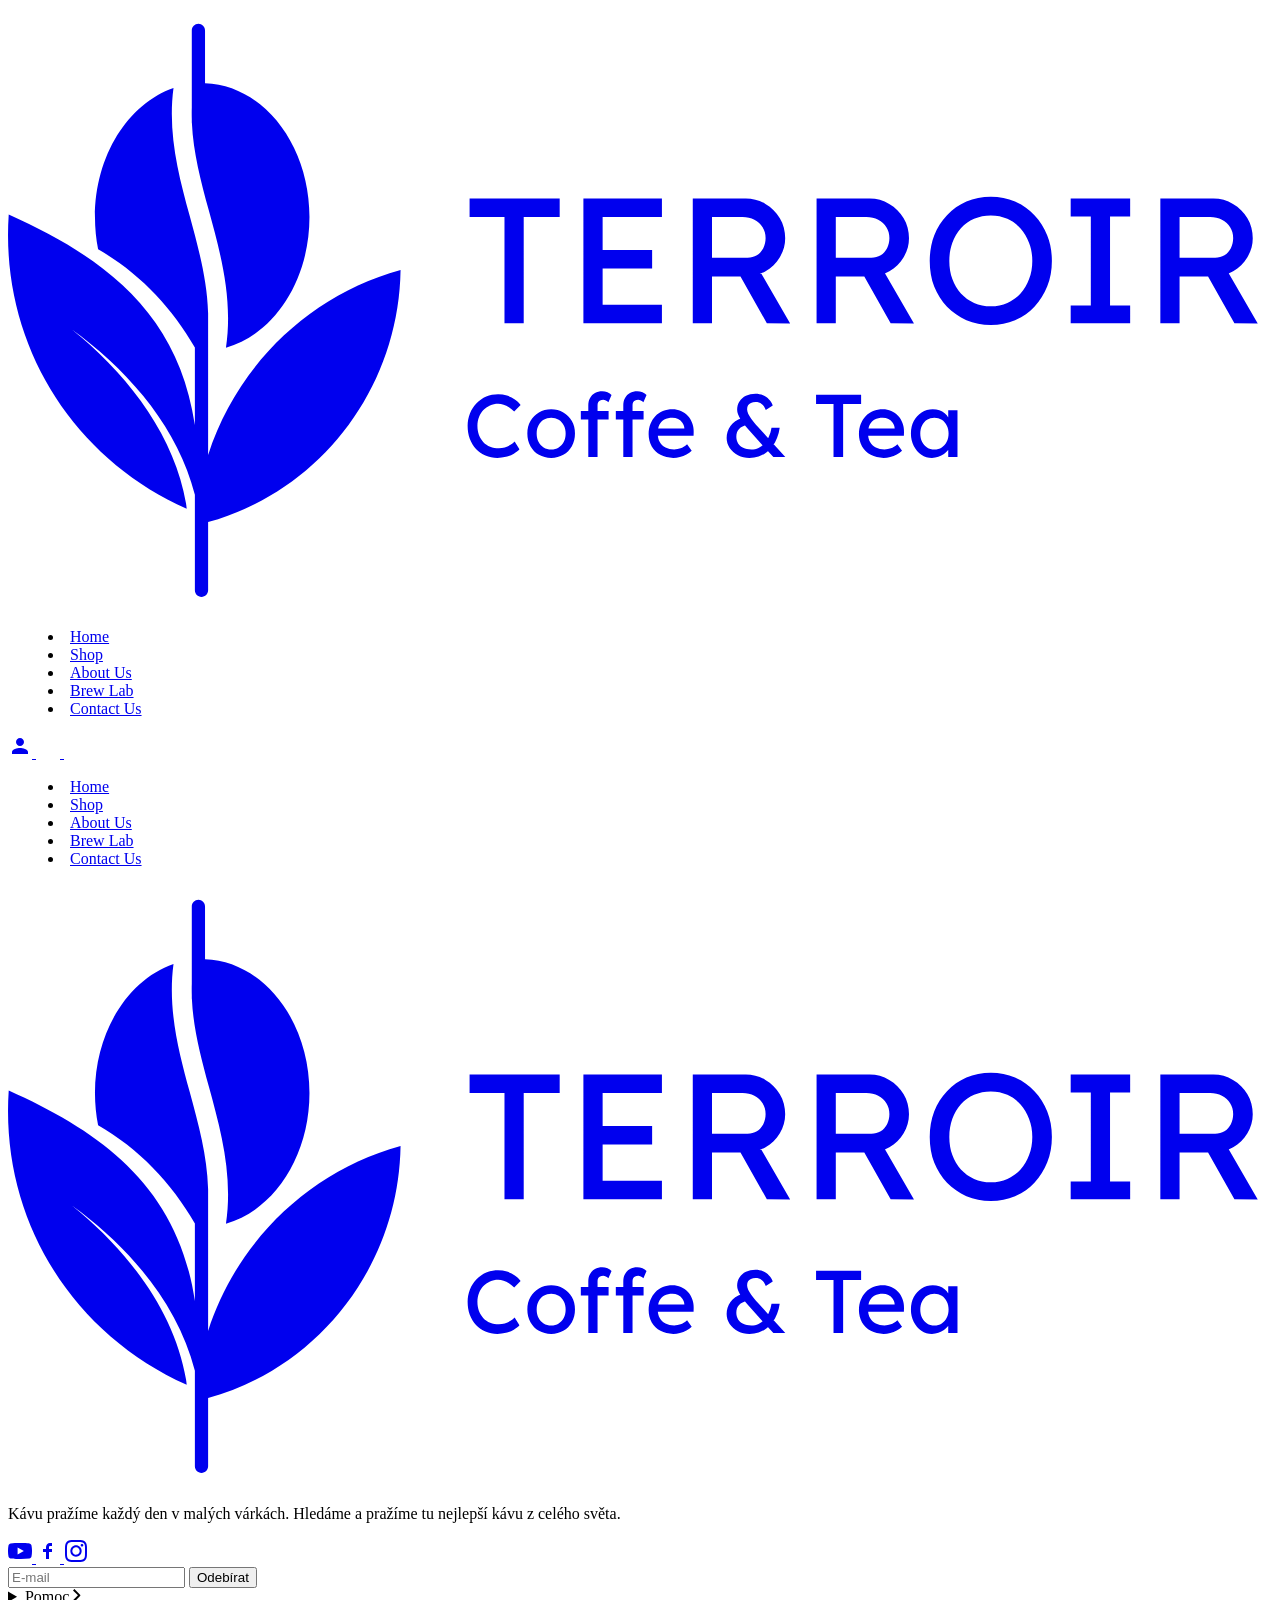
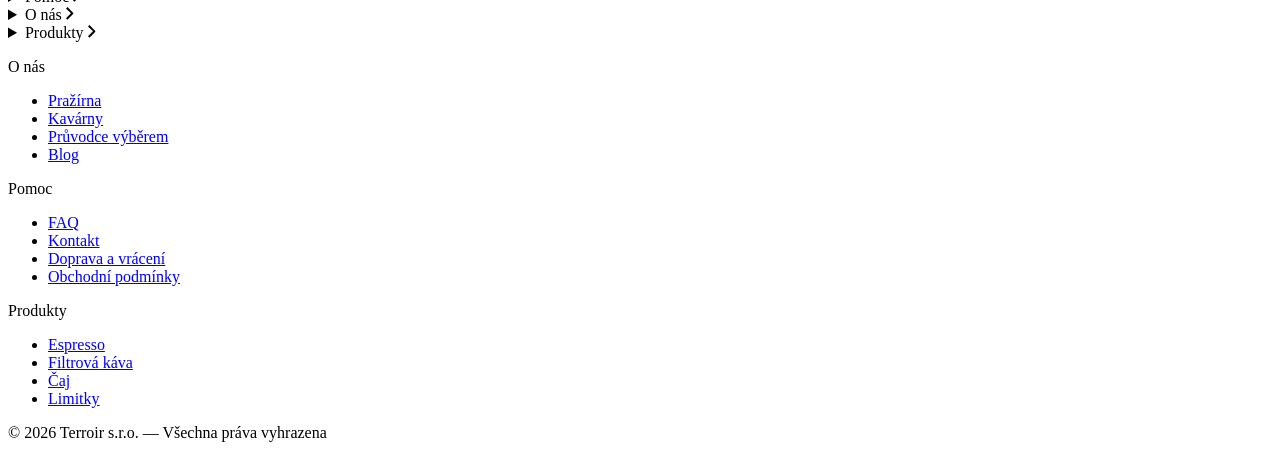
==== pages/about_us.html @ d658e334 "Home page without swiper" ====
<!DOCTYPE html>
<html lang="cs">

<head>
    <meta charset="UTF-8">
    <meta name="viewport" content="width=device-width, initial-scale=1.0">
    <title>Terroir - Home</title>
    <link rel="stylesheet" href="./styles/style.css">
    <link rel="icon" type="image/svg+xml" href="/media/icons/icon__logo--no-text.svg">
</head>

<body>
    <header class="navbar">
        <div class="navbar__content">

            <a href="./index.html" class="logo" aria-label="Terroir Home">
                <svg viewBox="0 0 80 38" fill="none" xmlns="http://www.w3.org/2000/svg">
                    <path fill-rule="evenodd" clip-rule="evenodd"
                        d="M10.4747 5.05859C10.0949 7.93807 10.8034 10.5996 11.4933 13.1387C12.0578 15.2161 12.6045 17.2122 12.6622 19.2783C12.6627 19.2864 12.6652 19.2945 12.6652 19.3027V28.2842C14.4878 22.6081 19.0771 18.1745 24.8458 16.5791C24.7225 24.227 19.5982 30.6307 12.6652 32.5381V36.8564C12.6651 37.0879 12.4777 37.2763 12.2462 37.2764C12.0152 37.2759 11.8274 37.0876 11.8273 36.8564V30.8037C10.7569 26.6408 7.86964 23.2818 4.60462 20.7598C4.4175 20.6159 4.22492 20.4726 4.02845 20.3291C4.21772 20.482 4.40272 20.6352 4.58216 20.7881C7.82716 23.5503 10.564 27.2038 11.2677 31.3613C11.2838 31.4697 11.2981 31.584 11.3097 31.6943C3.99928 28.4357 -0.496912 21.1515 0.0450544 13.0752C5.99153 15.7415 10.7499 19.2096 11.8273 26.3877V21.4883C10.3382 18.8958 8.25472 16.7356 5.70228 15.2715C5.57332 14.6183 5.50404 13.9353 5.50404 13.2324C5.50421 9.33445 7.60852 6.05161 10.4747 5.05859ZM12.0509 0.998047C12.2824 0.99807 12.4699 1.18546 12.4699 1.41699V4.75586C16.1363 4.87389 19.08 8.62214 19.0802 13.2324C19.0802 17.2718 16.8197 20.6492 13.7941 21.5039C14.2532 18.3764 13.4425 15.5147 12.7072 12.8086C12.1981 10.9352 11.7243 9.13256 11.6388 7.29004C11.6354 7.26865 11.632 7.24692 11.632 7.22461V7.02539C11.6258 6.78662 11.6238 6.54716 11.632 6.30664V1.41699C11.632 1.18572 11.8197 0.998496 12.0509 0.998047Z"
                        fill="currentColor" />
                    <path
                        d="M31.4231 19.9503V13.2337H29.2143V12.0616H34.9167V13.2337H32.6402V19.9503H31.4231ZM36.4174 19.9503V12.0616H41.3873V13.2337H37.6346V18.7783H41.3873V19.9503H36.4174ZM36.9697 16.4906V15.3185H40.7675V16.4906H36.9697ZM43.3399 19.9503V12.0616H46.6982C47.149 12.0616 47.5622 12.1743 47.9378 12.3997C48.321 12.6176 48.6253 12.9181 48.8507 13.3013C49.0761 13.6769 49.1888 14.1014 49.1888 14.5747C49.1888 15.003 49.0761 15.4012 48.8507 15.7693C48.6253 16.1374 48.3248 16.4342 47.9491 16.6596C47.5735 16.8775 47.1565 16.9864 46.6982 16.9864H44.557V19.9503H43.3399ZM48.028 19.9503L46.022 16.3891L47.2729 16.1074L49.5043 19.9616L48.028 19.9503ZM44.557 15.8144H46.8109C47.0288 15.8144 47.2241 15.7618 47.3969 15.6566C47.5697 15.5439 47.7049 15.3937 47.8026 15.2058C47.9003 15.0105 47.9491 14.7964 47.9491 14.5635C47.9491 14.3005 47.8853 14.0714 47.7575 13.876C47.6373 13.6732 47.4645 13.5154 47.2391 13.4027C47.0213 13.29 46.7733 13.2337 46.4953 13.2337H44.557V15.8144ZM51.1757 19.9503V12.0616H54.5341C54.9848 12.0616 55.3981 12.1743 55.7737 12.3997C56.1569 12.6176 56.4612 12.9181 56.6866 13.3013C56.9119 13.6769 57.0246 14.1014 57.0246 14.5747C57.0246 15.003 56.9119 15.4012 56.6866 15.7693C56.4612 16.1374 56.1606 16.4342 55.785 16.6596C55.4093 16.8775 54.9924 16.9864 54.5341 16.9864H52.3928V19.9503H51.1757ZM55.8639 19.9503L53.8579 16.3891L55.1088 16.1074L57.3402 19.9616L55.8639 19.9503ZM52.3928 15.8144H54.6468C54.8646 15.8144 55.06 15.7618 55.2328 15.6566C55.4056 15.5439 55.5408 15.3937 55.6385 15.2058C55.7362 15.0105 55.785 14.7964 55.785 14.5635C55.785 14.3005 55.7211 14.0714 55.5934 13.876C55.4732 13.6732 55.3004 13.5154 55.075 13.4027C54.8571 13.29 54.6092 13.2337 54.3312 13.2337H52.3928V15.8144ZM62.2035 20.063C61.6476 20.063 61.1329 19.9616 60.6596 19.7587C60.1938 19.5559 59.7843 19.2741 59.4312 18.9135C59.0856 18.5454 58.8151 18.1171 58.6198 17.6288C58.432 17.1329 58.3381 16.592 58.3381 16.006C58.3381 15.42 58.432 14.8828 58.6198 14.3944C58.8151 13.8986 59.0856 13.4703 59.4312 13.1097C59.7843 12.7416 60.1938 12.4561 60.6596 12.2532C61.1329 12.0504 61.6476 11.9489 62.2035 11.9489C62.7595 11.9489 63.2704 12.0504 63.7362 12.2532C64.2095 12.4561 64.619 12.7416 64.9646 13.1097C65.3177 13.4778 65.5882 13.9098 65.776 14.4057C65.9713 14.894 66.069 15.4275 66.069 16.006C66.069 16.5845 65.9713 17.1217 65.776 17.6175C65.5882 18.1059 65.3177 18.5341 64.9646 18.9022C64.619 19.2704 64.2095 19.5559 63.7362 19.7587C63.2704 19.9616 62.7595 20.063 62.2035 20.063ZM62.2035 18.8797C62.5867 18.8797 62.9361 18.8083 63.2516 18.6656C63.5747 18.5228 63.8526 18.3237 64.0855 18.0683C64.3185 17.8053 64.4988 17.5011 64.6265 17.1555C64.7617 16.8024 64.8293 16.4192 64.8293 16.006C64.8293 15.5928 64.7617 15.2133 64.6265 14.8677C64.4988 14.5146 64.3185 14.2104 64.0855 13.9549C63.8526 13.692 63.5747 13.4891 63.2516 13.3464C62.9361 13.2036 62.5867 13.1322 62.2035 13.1322C61.8204 13.1322 61.4673 13.2036 61.1442 13.3464C60.8286 13.4891 60.5507 13.6882 60.3102 13.9436C60.0773 14.1991 59.897 14.5034 59.7693 14.8565C59.6416 15.2021 59.5777 15.5852 59.5777 16.006C59.5777 16.4192 59.6416 16.8024 59.7693 17.1555C59.897 17.5086 60.0773 17.8129 60.3102 18.0683C60.5507 18.3237 60.8286 18.5228 61.1442 18.6656C61.4673 18.8083 61.8204 18.8797 62.2035 18.8797ZM67.2588 19.9503V18.8234H68.5323V13.1886H67.2588V12.0616H71.0228V13.1886H69.7494V18.8234H71.0228V19.9503H67.2588ZM72.9335 19.9503V12.0616H76.2918C76.7426 12.0616 77.1558 12.1743 77.5315 12.3997C77.9146 12.6176 78.2189 12.9181 78.4443 13.3013C78.6697 13.6769 78.7824 14.1014 78.7824 14.5747C78.7824 15.003 78.6697 15.4012 78.4443 15.7693C78.2189 16.1374 77.9184 16.4342 77.5427 16.6596C77.1671 16.8775 76.7501 16.9864 76.2918 16.9864H74.1506V19.9503H72.9335ZM77.6216 19.9503L75.6156 16.3891L76.8666 16.1074L79.0979 19.9616L77.6216 19.9503ZM74.1506 15.8144H76.4045C76.6224 15.8144 76.8177 15.7618 76.9905 15.6566C77.1633 15.5439 77.2986 15.3937 77.3962 15.2058C77.4939 15.0105 77.5427 14.7964 77.5427 14.5635C77.5427 14.3005 77.4789 14.0714 77.3511 13.876C77.2309 13.6732 77.0581 13.5154 76.8327 13.4027C76.6149 13.29 76.3669 13.2337 76.089 13.2337H74.1506V15.8144Z"
                        fill="currentColor" />
                    <path
                        d="M30.9723 28.4744C30.6981 28.4744 30.4464 28.4256 30.2173 28.3279C29.9881 28.2303 29.789 28.0913 29.62 27.911C29.4509 27.7269 29.3194 27.5109 29.2255 27.263C29.1354 27.015 29.0903 26.7427 29.0903 26.4459C29.0903 26.1642 29.1391 25.9031 29.2368 25.6627C29.3382 25.4185 29.4772 25.2044 29.6538 25.0203C29.8303 24.8362 30.0351 24.6935 30.268 24.5921C30.5009 24.4906 30.7526 24.4399 31.023 24.4399C31.2146 24.4399 31.4006 24.47 31.5809 24.5301C31.7649 24.5864 31.9302 24.6672 32.0767 24.7724C32.227 24.8738 32.3491 24.9903 32.443 25.1217L32.0373 25.5444C31.9283 25.4354 31.8175 25.3453 31.7048 25.2739C31.5959 25.1988 31.4832 25.1424 31.3667 25.1048C31.2541 25.0673 31.1395 25.0485 31.023 25.0485C30.839 25.0485 30.6662 25.0842 30.5046 25.1556C30.3469 25.2232 30.2079 25.319 30.0877 25.4429C29.9712 25.5669 29.8792 25.7153 29.8115 25.8881C29.7439 26.0571 29.7101 26.2431 29.7101 26.4459C29.7101 26.66 29.7421 26.8554 29.8059 27.0319C29.8735 27.2047 29.9674 27.3531 30.0877 27.4771C30.2079 27.601 30.3506 27.6968 30.5159 27.7645C30.6849 27.8283 30.8709 27.8602 31.0737 27.8602C31.1977 27.8602 31.3198 27.8433 31.44 27.8095C31.5602 27.7757 31.6729 27.7269 31.7781 27.663C31.8833 27.5992 31.9791 27.524 32.0655 27.4376L32.3697 27.9335C32.2833 28.0349 32.165 28.127 32.0147 28.2096C31.8682 28.2922 31.703 28.358 31.5189 28.4068C31.3386 28.4519 31.1564 28.4744 30.9723 28.4744ZM34.3797 28.4744C34.0905 28.4744 33.8313 28.4087 33.6021 28.2772C33.3767 28.142 33.1983 27.9598 33.0668 27.7306C32.9353 27.4977 32.8696 27.2329 32.8696 26.9361C32.8696 26.6394 32.9353 26.3764 33.0668 26.1473C33.1983 25.9144 33.3767 25.7322 33.6021 25.6007C33.8313 25.4655 34.0905 25.3978 34.3797 25.3978C34.6652 25.3978 34.9207 25.4655 35.1461 25.6007C35.3752 25.7322 35.5555 25.9144 35.687 26.1473C35.8185 26.3764 35.8842 26.6394 35.8842 26.9361C35.8842 27.2329 35.8185 27.4977 35.687 27.7306C35.5555 27.9598 35.3752 28.142 35.1461 28.2772C34.9207 28.4087 34.6652 28.4744 34.3797 28.4744ZM34.3797 27.9448C34.5563 27.9448 34.7141 27.9016 34.853 27.8152C34.992 27.725 35.101 27.6048 35.1799 27.4545C35.2588 27.3005 35.2963 27.1277 35.2926 26.9361C35.2963 26.7408 35.2588 26.568 35.1799 26.4177C35.101 26.2637 34.992 26.1435 34.853 26.0571C34.7141 25.9707 34.5563 25.9275 34.3797 25.9275C34.2032 25.9275 34.0435 25.9726 33.9008 26.0628C33.7618 26.1492 33.6528 26.2694 33.574 26.4234C33.4951 26.5736 33.4575 26.7446 33.4613 26.9361C33.4575 27.1277 33.4951 27.3005 33.574 27.4545C33.6528 27.6048 33.7618 27.725 33.9008 27.8152C34.0435 27.9016 34.2032 27.9448 34.3797 27.9448ZM36.7278 28.4181V25.1274C36.7278 24.9583 36.7653 24.8081 36.8405 24.6766C36.9156 24.5451 37.0189 24.4418 37.1504 24.3667C37.2818 24.2916 37.434 24.254 37.6068 24.254C37.727 24.254 37.8397 24.2765 37.9449 24.3216C38.0501 24.3667 38.1346 24.4268 38.1984 24.5019L38.0012 24.9471C37.9524 24.902 37.8979 24.8663 37.8378 24.84C37.7815 24.81 37.727 24.7949 37.6744 24.7949C37.5955 24.7949 37.5279 24.8081 37.4715 24.8344C37.419 24.8569 37.3795 24.8945 37.3532 24.9471C37.3269 24.9959 37.3138 25.056 37.3138 25.1274V28.4181H37.0208C36.9719 28.4181 36.9231 28.4181 36.8743 28.4181C36.8254 28.4181 36.7766 28.4181 36.7278 28.4181ZM36.2544 26.0458V25.5105H38.0125V26.0458H36.2544ZM38.9422 28.4181V25.1274C38.9422 24.9583 38.9798 24.8081 39.0549 24.6766C39.1301 24.5451 39.2334 24.4418 39.3648 24.3667C39.4963 24.2916 39.6485 24.254 39.8213 24.254C39.9415 24.254 40.0542 24.2765 40.1593 24.3216C40.2645 24.3667 40.349 24.4268 40.4129 24.5019L40.2157 24.9471C40.1669 24.902 40.1124 24.8663 40.0523 24.84C39.9959 24.81 39.9415 24.7949 39.8889 24.7949C39.81 24.7949 39.7424 24.8081 39.686 24.8344C39.6334 24.8569 39.594 24.8945 39.5677 24.9471C39.5414 24.9959 39.5282 25.056 39.5282 25.1274V28.4181H39.2352C39.1864 28.4181 39.1376 28.4181 39.0887 28.4181C39.0399 28.4181 38.9911 28.4181 38.9422 28.4181ZM38.4689 26.0458V25.5105H40.227V26.0458H38.4689ZM42.1067 28.4744C41.8025 28.4744 41.532 28.4106 41.2953 28.2829C41.0624 28.1514 40.8783 27.9729 40.7431 27.7476C40.6116 27.5222 40.5459 27.263 40.5459 26.97C40.5459 26.737 40.5835 26.5248 40.6586 26.3332C40.7337 26.1416 40.837 25.9764 40.9685 25.8374C41.1037 25.6946 41.2634 25.5857 41.4475 25.5105C41.6353 25.4317 41.8381 25.3922 42.056 25.3922C42.2476 25.3922 42.426 25.4298 42.5913 25.5049C42.7566 25.5763 42.8994 25.6758 43.0196 25.8036C43.1435 25.9313 43.2374 26.0834 43.3013 26.26C43.3689 26.4328 43.4009 26.6225 43.3971 26.8291L43.3915 27.077H40.9741L40.8445 26.615H42.89L42.8054 26.7108V26.5755C42.7942 26.4516 42.7529 26.3407 42.6815 26.2431C42.6101 26.1454 42.5199 26.0684 42.411 26.012C42.3021 25.9557 42.1837 25.9275 42.056 25.9275C41.8532 25.9275 41.6822 25.967 41.5433 26.0458C41.4043 26.121 41.2991 26.2337 41.2277 26.3839C41.1563 26.5304 41.1206 26.7126 41.1206 26.9305C41.1206 27.1371 41.1638 27.3174 41.2502 27.4714C41.3366 27.6217 41.4587 27.7382 41.6165 27.8208C41.7743 27.9034 41.9565 27.9448 42.1631 27.9448C42.3096 27.9448 42.4448 27.9204 42.5688 27.8715C42.6965 27.8227 42.8336 27.7344 42.9801 27.6067L43.2731 28.018C43.183 28.1082 43.0722 28.1871 42.9407 28.2547C42.813 28.3223 42.6758 28.3768 42.5293 28.4181C42.3866 28.4557 42.2457 28.4744 42.1067 28.4744ZM48.4414 28.4181L47.9286 27.8715L47.8385 27.7701L46.8637 26.6826C46.7698 26.5774 46.6796 26.4703 46.5932 26.3614C46.5068 26.2487 46.4298 26.1379 46.3622 26.0289C46.2983 25.92 46.2457 25.8148 46.2044 25.7134C46.1668 25.6082 46.1481 25.5105 46.1481 25.4204C46.1481 25.2288 46.1969 25.0579 46.2946 24.9076C46.396 24.7536 46.5331 24.6334 46.7059 24.547C46.8825 24.4606 47.0853 24.4174 47.3145 24.4174C47.4835 24.4174 47.6413 24.4493 47.7878 24.5132C47.9343 24.5733 48.0601 24.6597 48.1653 24.7724C48.2742 24.8813 48.3531 25.009 48.402 25.1556L47.9625 25.4373C47.8911 25.2645 47.8028 25.1386 47.6976 25.0598C47.5962 24.9809 47.4685 24.9414 47.3145 24.9414C47.198 24.9414 47.1003 24.9602 47.0214 24.9978C46.9426 25.0316 46.8825 25.0823 46.8411 25.1499C46.7998 25.2175 46.7792 25.3021 46.7792 25.4035C46.7792 25.4861 46.8017 25.5782 46.8468 25.6796C46.8956 25.7773 46.9557 25.8768 47.0271 25.9782C47.0985 26.0797 47.1717 26.1736 47.2468 26.26C47.322 26.3464 47.3877 26.4215 47.4441 26.4854L48.2273 27.3588L48.3907 27.5391L49.1965 28.4181H48.4414ZM46.9257 28.4744C46.6589 28.4744 46.4166 28.4181 46.1988 28.3054C45.9809 28.1889 45.8062 28.0368 45.6747 27.849C45.547 27.6574 45.4832 27.4489 45.4832 27.2235C45.4832 26.9268 45.5639 26.6694 45.7254 26.4516C45.8907 26.2337 46.1312 26.0665 46.4467 25.9501L46.8073 26.3839C46.5669 26.4365 46.3885 26.5248 46.272 26.6488C46.1556 26.769 46.0973 26.9324 46.0973 27.139C46.0973 27.2968 46.1349 27.4358 46.21 27.556C46.2852 27.6762 46.3922 27.7701 46.5312 27.8377C46.674 27.9053 46.843 27.9391 47.0384 27.9391C47.2074 27.9391 47.3614 27.9072 47.5004 27.8433C47.6432 27.7757 47.7709 27.6818 47.8836 27.5616C47.9963 27.4414 48.0883 27.2968 48.1597 27.1277C48.2348 26.9587 48.2893 26.7709 48.3231 26.5642H48.8415C48.8114 26.7934 48.757 27.0056 48.6781 27.201C48.6029 27.3963 48.5072 27.5729 48.3907 27.7306C48.278 27.8884 48.1465 28.0237 47.9963 28.1364C47.8498 28.2453 47.6864 28.3298 47.506 28.3899C47.3257 28.4463 47.1323 28.4744 46.9257 28.4744ZM52.2479 28.4181V25.0598H51.1435V24.4737H53.9947V25.0598H52.8564V28.4181H52.2479ZM55.4178 28.4744C55.1135 28.4744 54.8431 28.4106 54.6064 28.2829C54.3735 28.1514 54.1894 27.9729 54.0542 27.7476C53.9227 27.5222 53.857 27.263 53.857 26.97C53.857 26.737 53.8945 26.5248 53.9697 26.3332C54.0448 26.1416 54.1481 25.9764 54.2796 25.8374C54.4148 25.6946 54.5745 25.5857 54.7585 25.5105C54.9464 25.4317 55.1492 25.3922 55.3671 25.3922C55.5587 25.3922 55.7371 25.4298 55.9024 25.5049C56.0677 25.5763 56.2104 25.6758 56.3306 25.8036C56.4546 25.9313 56.5485 26.0834 56.6124 26.26C56.68 26.4328 56.7119 26.6225 56.7082 26.8291L56.7025 27.077H54.2852L54.1556 26.615H56.201L56.1165 26.7108V26.5755C56.1052 26.4516 56.0639 26.3407 55.9926 26.2431C55.9212 26.1454 55.831 26.0684 55.7221 26.012C55.6131 25.9557 55.4948 25.9275 55.3671 25.9275C55.1642 25.9275 54.9933 25.967 54.8543 26.0458C54.7153 26.121 54.6102 26.2337 54.5388 26.3839C54.4674 26.5304 54.4317 26.7126 54.4317 26.9305C54.4317 27.1371 54.4749 27.3174 54.5613 27.4714C54.6477 27.6217 54.7698 27.7382 54.9276 27.8208C55.0854 27.9034 55.2675 27.9448 55.4742 27.9448C55.6207 27.9448 55.7559 27.9204 55.8799 27.8715C56.0076 27.8227 56.1447 27.7344 56.2912 27.6067L56.5842 28.018C56.494 28.1082 56.3832 28.1871 56.2518 28.2547C56.124 28.3223 55.9869 28.3768 55.8404 28.4181C55.6977 28.4557 55.5568 28.4744 55.4178 28.4744ZM58.4771 28.4744C58.233 28.4744 58.0095 28.4068 57.8066 28.2716C57.6075 28.1364 57.4479 27.9523 57.3276 27.7194C57.2074 27.4865 57.1473 27.2235 57.1473 26.9305C57.1473 26.6337 57.2074 26.3708 57.3276 26.1416C57.4516 25.9087 57.6169 25.7265 57.8235 25.5951C58.0339 25.4636 58.2687 25.3978 58.5279 25.3978C58.6819 25.3978 58.8227 25.4204 58.9505 25.4655C59.0782 25.5105 59.189 25.5744 59.2829 25.657C59.3806 25.7359 59.4595 25.828 59.5196 25.9332C59.5834 26.0383 59.6229 26.151 59.6379 26.2712L59.5083 26.2262V25.4598H60.0943V28.4181H59.5083V27.7137L59.6435 27.6743C59.621 27.7757 59.574 27.8753 59.5027 27.9729C59.4351 28.0669 59.3468 28.1514 59.2378 28.2265C59.1326 28.3016 59.0143 28.3617 58.8828 28.4068C58.7551 28.4519 58.6199 28.4744 58.4771 28.4744ZM58.6293 27.9391C58.8058 27.9391 58.9617 27.8959 59.097 27.8095C59.2322 27.7231 59.3374 27.6048 59.4125 27.4545C59.4914 27.3005 59.5308 27.1258 59.5308 26.9305C59.5308 26.7389 59.4914 26.568 59.4125 26.4177C59.3374 26.2675 59.2322 26.1492 59.097 26.0628C58.9617 25.9764 58.8058 25.9332 58.6293 25.9332C58.4565 25.9332 58.3025 25.9764 58.1672 26.0628C58.0357 26.1492 57.9306 26.2675 57.8517 26.4177C57.7765 26.568 57.739 26.7389 57.739 26.9305C57.739 27.1258 57.7765 27.3005 57.8517 27.4545C57.9306 27.6048 58.0357 27.7231 58.1672 27.8095C58.3025 27.8959 58.4565 27.9391 58.6293 27.9391Z"
                        fill="currentColor" />
                </svg>

            </a>
            <nav class="nav-links" aria-label="Hlavní navigace">
                <menu>
                    <li><a href="#" aria-current="page">Home</a></li>
                    <li><a href="#">Shop</a></li>
                    <li><a href="#">About Us</a></li>
                    <li><a href="#">Brew Lab</a></li>
                    <li><a href="#">Contact Us</a></li>
                </menu>
            </nav>
            <div class="nav-actions" role="group" aria-label="Akce v záhlaví">
                <a class="icon-btn" href="#">
                    <svg width="24" height="24" viewBox="0 0 24 24" fill="none" xmlns="http://www.w3.org/2000/svg">
                        <path
                            d="M12 12C14.21 12 16 10.21 16 8C16 5.79 14.21 4 12 4C9.79 4 8 5.79 8 8C8 10.21 9.79 12 12 12ZM12 14C9.33 14 4 15.34 4 18V20H20V18C20 15.34 14.67 14 12 14Z"
                            fill="currentColor" />
                    </svg>

                </a>
                <a class="icon-btn" href="#" aria-label="Košík">
                    <svg class="icon" width="24" height="24">
                        <use href="./media/icons/icon__cart.svg"></use>
                    </svg>
                </a>
                <a class="hamburger" href="#">
                    <svg class="icon" width="24" height="24" aria-label="Otevřít menu">
                        <use href="./media/icons/icon__hamburger--closed.svg"></use>
                    </svg>
                </a>
            </div>

            <nav class="mobile-dropdown" id="mobile-menu">
                <menu>
                    <li><a href="#" aria-current="page">Home</a></li>
                    <li><a href="#">Shop</a></li>
                    <li><a href="#">About Us</a></li>
                    <li><a href="#">Brew Lab</a></li>
                    <li><a href="#">Contact Us</a></li>
                </menu>
            </nav>
        </div>
    </header>

    <footer class="footer">
        <div class="footer__content">
            <div class="footer__layout">
                <div class="footer__brand">
                    <a href="#" class="footer__logo " aria-label="Terroir Home">
                        <svg viewBox="0 0 80 38" fill="none" xmlns="http://www.w3.org/2000/svg">
                            <path fill-rule="evenodd" clip-rule="evenodd"
                                d="M10.4747 5.05859C10.0949 7.93807 10.8034 10.5996 11.4933 13.1387C12.0578 15.2161 12.6045 17.2122 12.6622 19.2783C12.6627 19.2864 12.6652 19.2945 12.6652 19.3027V28.2842C14.4878 22.6081 19.0771 18.1745 24.8458 16.5791C24.7225 24.227 19.5982 30.6307 12.6652 32.5381V36.8564C12.6651 37.0879 12.4777 37.2763 12.2462 37.2764C12.0152 37.2759 11.8274 37.0876 11.8273 36.8564V30.8037C10.7569 26.6408 7.86964 23.2818 4.60462 20.7598C4.4175 20.6159 4.22492 20.4726 4.02845 20.3291C4.21772 20.482 4.40272 20.6352 4.58216 20.7881C7.82716 23.5503 10.564 27.2038 11.2677 31.3613C11.2838 31.4697 11.2981 31.584 11.3097 31.6943C3.99928 28.4357 -0.496912 21.1515 0.0450544 13.0752C5.99153 15.7415 10.7499 19.2096 11.8273 26.3877V21.4883C10.3382 18.8958 8.25472 16.7356 5.70228 15.2715C5.57332 14.6183 5.50404 13.9353 5.50404 13.2324C5.50421 9.33445 7.60852 6.05161 10.4747 5.05859ZM12.0509 0.998047C12.2824 0.99807 12.4699 1.18546 12.4699 1.41699V4.75586C16.1363 4.87389 19.08 8.62214 19.0802 13.2324C19.0802 17.2718 16.8197 20.6492 13.7941 21.5039C14.2532 18.3764 13.4425 15.5147 12.7072 12.8086C12.1981 10.9352 11.7243 9.13256 11.6388 7.29004C11.6354 7.26865 11.632 7.24692 11.632 7.22461V7.02539C11.6258 6.78662 11.6238 6.54716 11.632 6.30664V1.41699C11.632 1.18572 11.8197 0.998496 12.0509 0.998047Z"
                                fill="currentColor" />
                            <path
                                d="M31.4231 19.9503V13.2337H29.2143V12.0616H34.9167V13.2337H32.6402V19.9503H31.4231ZM36.4174 19.9503V12.0616H41.3873V13.2337H37.6346V18.7783H41.3873V19.9503H36.4174ZM36.9697 16.4906V15.3185H40.7675V16.4906H36.9697ZM43.3399 19.9503V12.0616H46.6982C47.149 12.0616 47.5622 12.1743 47.9378 12.3997C48.321 12.6176 48.6253 12.9181 48.8507 13.3013C49.0761 13.6769 49.1888 14.1014 49.1888 14.5747C49.1888 15.003 49.0761 15.4012 48.8507 15.7693C48.6253 16.1374 48.3248 16.4342 47.9491 16.6596C47.5735 16.8775 47.1565 16.9864 46.6982 16.9864H44.557V19.9503H43.3399ZM48.028 19.9503L46.022 16.3891L47.2729 16.1074L49.5043 19.9616L48.028 19.9503ZM44.557 15.8144H46.8109C47.0288 15.8144 47.2241 15.7618 47.3969 15.6566C47.5697 15.5439 47.7049 15.3937 47.8026 15.2058C47.9003 15.0105 47.9491 14.7964 47.9491 14.5635C47.9491 14.3005 47.8853 14.0714 47.7575 13.876C47.6373 13.6732 47.4645 13.5154 47.2391 13.4027C47.0213 13.29 46.7733 13.2337 46.4953 13.2337H44.557V15.8144ZM51.1757 19.9503V12.0616H54.5341C54.9848 12.0616 55.3981 12.1743 55.7737 12.3997C56.1569 12.6176 56.4612 12.9181 56.6866 13.3013C56.9119 13.6769 57.0246 14.1014 57.0246 14.5747C57.0246 15.003 56.9119 15.4012 56.6866 15.7693C56.4612 16.1374 56.1606 16.4342 55.785 16.6596C55.4093 16.8775 54.9924 16.9864 54.5341 16.9864H52.3928V19.9503H51.1757ZM55.8639 19.9503L53.8579 16.3891L55.1088 16.1074L57.3402 19.9616L55.8639 19.9503ZM52.3928 15.8144H54.6468C54.8646 15.8144 55.06 15.7618 55.2328 15.6566C55.4056 15.5439 55.5408 15.3937 55.6385 15.2058C55.7362 15.0105 55.785 14.7964 55.785 14.5635C55.785 14.3005 55.7211 14.0714 55.5934 13.876C55.4732 13.6732 55.3004 13.5154 55.075 13.4027C54.8571 13.29 54.6092 13.2337 54.3312 13.2337H52.3928V15.8144ZM62.2035 20.063C61.6476 20.063 61.1329 19.9616 60.6596 19.7587C60.1938 19.5559 59.7843 19.2741 59.4312 18.9135C59.0856 18.5454 58.8151 18.1171 58.6198 17.6288C58.432 17.1329 58.3381 16.592 58.3381 16.006C58.3381 15.42 58.432 14.8828 58.6198 14.3944C58.8151 13.8986 59.0856 13.4703 59.4312 13.1097C59.7843 12.7416 60.1938 12.4561 60.6596 12.2532C61.1329 12.0504 61.6476 11.9489 62.2035 11.9489C62.7595 11.9489 63.2704 12.0504 63.7362 12.2532C64.2095 12.4561 64.619 12.7416 64.9646 13.1097C65.3177 13.4778 65.5882 13.9098 65.776 14.4057C65.9713 14.894 66.069 15.4275 66.069 16.006C66.069 16.5845 65.9713 17.1217 65.776 17.6175C65.5882 18.1059 65.3177 18.5341 64.9646 18.9022C64.619 19.2704 64.2095 19.5559 63.7362 19.7587C63.2704 19.9616 62.7595 20.063 62.2035 20.063ZM62.2035 18.8797C62.5867 18.8797 62.9361 18.8083 63.2516 18.6656C63.5747 18.5228 63.8526 18.3237 64.0855 18.0683C64.3185 17.8053 64.4988 17.5011 64.6265 17.1555C64.7617 16.8024 64.8293 16.4192 64.8293 16.006C64.8293 15.5928 64.7617 15.2133 64.6265 14.8677C64.4988 14.5146 64.3185 14.2104 64.0855 13.9549C63.8526 13.692 63.5747 13.4891 63.2516 13.3464C62.9361 13.2036 62.5867 13.1322 62.2035 13.1322C61.8204 13.1322 61.4673 13.2036 61.1442 13.3464C60.8286 13.4891 60.5507 13.6882 60.3102 13.9436C60.0773 14.1991 59.897 14.5034 59.7693 14.8565C59.6416 15.2021 59.5777 15.5852 59.5777 16.006C59.5777 16.4192 59.6416 16.8024 59.7693 17.1555C59.897 17.5086 60.0773 17.8129 60.3102 18.0683C60.5507 18.3237 60.8286 18.5228 61.1442 18.6656C61.4673 18.8083 61.8204 18.8797 62.2035 18.8797ZM67.2588 19.9503V18.8234H68.5323V13.1886H67.2588V12.0616H71.0228V13.1886H69.7494V18.8234H71.0228V19.9503H67.2588ZM72.9335 19.9503V12.0616H76.2918C76.7426 12.0616 77.1558 12.1743 77.5315 12.3997C77.9146 12.6176 78.2189 12.9181 78.4443 13.3013C78.6697 13.6769 78.7824 14.1014 78.7824 14.5747C78.7824 15.003 78.6697 15.4012 78.4443 15.7693C78.2189 16.1374 77.9184 16.4342 77.5427 16.6596C77.1671 16.8775 76.7501 16.9864 76.2918 16.9864H74.1506V19.9503H72.9335ZM77.6216 19.9503L75.6156 16.3891L76.8666 16.1074L79.0979 19.9616L77.6216 19.9503ZM74.1506 15.8144H76.4045C76.6224 15.8144 76.8177 15.7618 76.9905 15.6566C77.1633 15.5439 77.2986 15.3937 77.3962 15.2058C77.4939 15.0105 77.5427 14.7964 77.5427 14.5635C77.5427 14.3005 77.4789 14.0714 77.3511 13.876C77.2309 13.6732 77.0581 13.5154 76.8327 13.4027C76.6149 13.29 76.3669 13.2337 76.089 13.2337H74.1506V15.8144Z"
                                fill="currentColor" />
                            <path
                                d="M30.9723 28.4744C30.6981 28.4744 30.4464 28.4256 30.2173 28.3279C29.9881 28.2303 29.789 28.0913 29.62 27.911C29.4509 27.7269 29.3194 27.5109 29.2255 27.263C29.1354 27.015 29.0903 26.7427 29.0903 26.4459C29.0903 26.1642 29.1391 25.9031 29.2368 25.6627C29.3382 25.4185 29.4772 25.2044 29.6538 25.0203C29.8303 24.8362 30.0351 24.6935 30.268 24.5921C30.5009 24.4906 30.7526 24.4399 31.023 24.4399C31.2146 24.4399 31.4006 24.47 31.5809 24.5301C31.7649 24.5864 31.9302 24.6672 32.0767 24.7724C32.227 24.8738 32.3491 24.9903 32.443 25.1217L32.0373 25.5444C31.9283 25.4354 31.8175 25.3453 31.7048 25.2739C31.5959 25.1988 31.4832 25.1424 31.3667 25.1048C31.2541 25.0673 31.1395 25.0485 31.023 25.0485C30.839 25.0485 30.6662 25.0842 30.5046 25.1556C30.3469 25.2232 30.2079 25.319 30.0877 25.4429C29.9712 25.5669 29.8792 25.7153 29.8115 25.8881C29.7439 26.0571 29.7101 26.2431 29.7101 26.4459C29.7101 26.66 29.7421 26.8554 29.8059 27.0319C29.8735 27.2047 29.9674 27.3531 30.0877 27.4771C30.2079 27.601 30.3506 27.6968 30.5159 27.7645C30.6849 27.8283 30.8709 27.8602 31.0737 27.8602C31.1977 27.8602 31.3198 27.8433 31.44 27.8095C31.5602 27.7757 31.6729 27.7269 31.7781 27.663C31.8833 27.5992 31.9791 27.524 32.0655 27.4376L32.3697 27.9335C32.2833 28.0349 32.165 28.127 32.0147 28.2096C31.8682 28.2922 31.703 28.358 31.5189 28.4068C31.3386 28.4519 31.1564 28.4744 30.9723 28.4744ZM34.3797 28.4744C34.0905 28.4744 33.8313 28.4087 33.6021 28.2772C33.3767 28.142 33.1983 27.9598 33.0668 27.7306C32.9353 27.4977 32.8696 27.2329 32.8696 26.9361C32.8696 26.6394 32.9353 26.3764 33.0668 26.1473C33.1983 25.9144 33.3767 25.7322 33.6021 25.6007C33.8313 25.4655 34.0905 25.3978 34.3797 25.3978C34.6652 25.3978 34.9207 25.4655 35.1461 25.6007C35.3752 25.7322 35.5555 25.9144 35.687 26.1473C35.8185 26.3764 35.8842 26.6394 35.8842 26.9361C35.8842 27.2329 35.8185 27.4977 35.687 27.7306C35.5555 27.9598 35.3752 28.142 35.1461 28.2772C34.9207 28.4087 34.6652 28.4744 34.3797 28.4744ZM34.3797 27.9448C34.5563 27.9448 34.7141 27.9016 34.853 27.8152C34.992 27.725 35.101 27.6048 35.1799 27.4545C35.2588 27.3005 35.2963 27.1277 35.2926 26.9361C35.2963 26.7408 35.2588 26.568 35.1799 26.4177C35.101 26.2637 34.992 26.1435 34.853 26.0571C34.7141 25.9707 34.5563 25.9275 34.3797 25.9275C34.2032 25.9275 34.0435 25.9726 33.9008 26.0628C33.7618 26.1492 33.6528 26.2694 33.574 26.4234C33.4951 26.5736 33.4575 26.7446 33.4613 26.9361C33.4575 27.1277 33.4951 27.3005 33.574 27.4545C33.6528 27.6048 33.7618 27.725 33.9008 27.8152C34.0435 27.9016 34.2032 27.9448 34.3797 27.9448ZM36.7278 28.4181V25.1274C36.7278 24.9583 36.7653 24.8081 36.8405 24.6766C36.9156 24.5451 37.0189 24.4418 37.1504 24.3667C37.2818 24.2916 37.434 24.254 37.6068 24.254C37.727 24.254 37.8397 24.2765 37.9449 24.3216C38.0501 24.3667 38.1346 24.4268 38.1984 24.5019L38.0012 24.9471C37.9524 24.902 37.8979 24.8663 37.8378 24.84C37.7815 24.81 37.727 24.7949 37.6744 24.7949C37.5955 24.7949 37.5279 24.8081 37.4715 24.8344C37.419 24.8569 37.3795 24.8945 37.3532 24.9471C37.3269 24.9959 37.3138 25.056 37.3138 25.1274V28.4181H37.0208C36.9719 28.4181 36.9231 28.4181 36.8743 28.4181C36.8254 28.4181 36.7766 28.4181 36.7278 28.4181ZM36.2544 26.0458V25.5105H38.0125V26.0458H36.2544ZM38.9422 28.4181V25.1274C38.9422 24.9583 38.9798 24.8081 39.0549 24.6766C39.1301 24.5451 39.2334 24.4418 39.3648 24.3667C39.4963 24.2916 39.6485 24.254 39.8213 24.254C39.9415 24.254 40.0542 24.2765 40.1593 24.3216C40.2645 24.3667 40.349 24.4268 40.4129 24.5019L40.2157 24.9471C40.1669 24.902 40.1124 24.8663 40.0523 24.84C39.9959 24.81 39.9415 24.7949 39.8889 24.7949C39.81 24.7949 39.7424 24.8081 39.686 24.8344C39.6334 24.8569 39.594 24.8945 39.5677 24.9471C39.5414 24.9959 39.5282 25.056 39.5282 25.1274V28.4181H39.2352C39.1864 28.4181 39.1376 28.4181 39.0887 28.4181C39.0399 28.4181 38.9911 28.4181 38.9422 28.4181ZM38.4689 26.0458V25.5105H40.227V26.0458H38.4689ZM42.1067 28.4744C41.8025 28.4744 41.532 28.4106 41.2953 28.2829C41.0624 28.1514 40.8783 27.9729 40.7431 27.7476C40.6116 27.5222 40.5459 27.263 40.5459 26.97C40.5459 26.737 40.5835 26.5248 40.6586 26.3332C40.7337 26.1416 40.837 25.9764 40.9685 25.8374C41.1037 25.6946 41.2634 25.5857 41.4475 25.5105C41.6353 25.4317 41.8381 25.3922 42.056 25.3922C42.2476 25.3922 42.426 25.4298 42.5913 25.5049C42.7566 25.5763 42.8994 25.6758 43.0196 25.8036C43.1435 25.9313 43.2374 26.0834 43.3013 26.26C43.3689 26.4328 43.4009 26.6225 43.3971 26.8291L43.3915 27.077H40.9741L40.8445 26.615H42.89L42.8054 26.7108V26.5755C42.7942 26.4516 42.7529 26.3407 42.6815 26.2431C42.6101 26.1454 42.5199 26.0684 42.411 26.012C42.3021 25.9557 42.1837 25.9275 42.056 25.9275C41.8532 25.9275 41.6822 25.967 41.5433 26.0458C41.4043 26.121 41.2991 26.2337 41.2277 26.3839C41.1563 26.5304 41.1206 26.7126 41.1206 26.9305C41.1206 27.1371 41.1638 27.3174 41.2502 27.4714C41.3366 27.6217 41.4587 27.7382 41.6165 27.8208C41.7743 27.9034 41.9565 27.9448 42.1631 27.9448C42.3096 27.9448 42.4448 27.9204 42.5688 27.8715C42.6965 27.8227 42.8336 27.7344 42.9801 27.6067L43.2731 28.018C43.183 28.1082 43.0722 28.1871 42.9407 28.2547C42.813 28.3223 42.6758 28.3768 42.5293 28.4181C42.3866 28.4557 42.2457 28.4744 42.1067 28.4744ZM48.4414 28.4181L47.9286 27.8715L47.8385 27.7701L46.8637 26.6826C46.7698 26.5774 46.6796 26.4703 46.5932 26.3614C46.5068 26.2487 46.4298 26.1379 46.3622 26.0289C46.2983 25.92 46.2457 25.8148 46.2044 25.7134C46.1668 25.6082 46.1481 25.5105 46.1481 25.4204C46.1481 25.2288 46.1969 25.0579 46.2946 24.9076C46.396 24.7536 46.5331 24.6334 46.7059 24.547C46.8825 24.4606 47.0853 24.4174 47.3145 24.4174C47.4835 24.4174 47.6413 24.4493 47.7878 24.5132C47.9343 24.5733 48.0601 24.6597 48.1653 24.7724C48.2742 24.8813 48.3531 25.009 48.402 25.1556L47.9625 25.4373C47.8911 25.2645 47.8028 25.1386 47.6976 25.0598C47.5962 24.9809 47.4685 24.9414 47.3145 24.9414C47.198 24.9414 47.1003 24.9602 47.0214 24.9978C46.9426 25.0316 46.8825 25.0823 46.8411 25.1499C46.7998 25.2175 46.7792 25.3021 46.7792 25.4035C46.7792 25.4861 46.8017 25.5782 46.8468 25.6796C46.8956 25.7773 46.9557 25.8768 47.0271 25.9782C47.0985 26.0797 47.1717 26.1736 47.2468 26.26C47.322 26.3464 47.3877 26.4215 47.4441 26.4854L48.2273 27.3588L48.3907 27.5391L49.1965 28.4181H48.4414ZM46.9257 28.4744C46.6589 28.4744 46.4166 28.4181 46.1988 28.3054C45.9809 28.1889 45.8062 28.0368 45.6747 27.849C45.547 27.6574 45.4832 27.4489 45.4832 27.2235C45.4832 26.9268 45.5639 26.6694 45.7254 26.4516C45.8907 26.2337 46.1312 26.0665 46.4467 25.9501L46.8073 26.3839C46.5669 26.4365 46.3885 26.5248 46.272 26.6488C46.1556 26.769 46.0973 26.9324 46.0973 27.139C46.0973 27.2968 46.1349 27.4358 46.21 27.556C46.2852 27.6762 46.3922 27.7701 46.5312 27.8377C46.674 27.9053 46.843 27.9391 47.0384 27.9391C47.2074 27.9391 47.3614 27.9072 47.5004 27.8433C47.6432 27.7757 47.7709 27.6818 47.8836 27.5616C47.9963 27.4414 48.0883 27.2968 48.1597 27.1277C48.2348 26.9587 48.2893 26.7709 48.3231 26.5642H48.8415C48.8114 26.7934 48.757 27.0056 48.6781 27.201C48.6029 27.3963 48.5072 27.5729 48.3907 27.7306C48.278 27.8884 48.1465 28.0237 47.9963 28.1364C47.8498 28.2453 47.6864 28.3298 47.506 28.3899C47.3257 28.4463 47.1323 28.4744 46.9257 28.4744ZM52.2479 28.4181V25.0598H51.1435V24.4737H53.9947V25.0598H52.8564V28.4181H52.2479ZM55.4178 28.4744C55.1135 28.4744 54.8431 28.4106 54.6064 28.2829C54.3735 28.1514 54.1894 27.9729 54.0542 27.7476C53.9227 27.5222 53.857 27.263 53.857 26.97C53.857 26.737 53.8945 26.5248 53.9697 26.3332C54.0448 26.1416 54.1481 25.9764 54.2796 25.8374C54.4148 25.6946 54.5745 25.5857 54.7585 25.5105C54.9464 25.4317 55.1492 25.3922 55.3671 25.3922C55.5587 25.3922 55.7371 25.4298 55.9024 25.5049C56.0677 25.5763 56.2104 25.6758 56.3306 25.8036C56.4546 25.9313 56.5485 26.0834 56.6124 26.26C56.68 26.4328 56.7119 26.6225 56.7082 26.8291L56.7025 27.077H54.2852L54.1556 26.615H56.201L56.1165 26.7108V26.5755C56.1052 26.4516 56.0639 26.3407 55.9926 26.2431C55.9212 26.1454 55.831 26.0684 55.7221 26.012C55.6131 25.9557 55.4948 25.9275 55.3671 25.9275C55.1642 25.9275 54.9933 25.967 54.8543 26.0458C54.7153 26.121 54.6102 26.2337 54.5388 26.3839C54.4674 26.5304 54.4317 26.7126 54.4317 26.9305C54.4317 27.1371 54.4749 27.3174 54.5613 27.4714C54.6477 27.6217 54.7698 27.7382 54.9276 27.8208C55.0854 27.9034 55.2675 27.9448 55.4742 27.9448C55.6207 27.9448 55.7559 27.9204 55.8799 27.8715C56.0076 27.8227 56.1447 27.7344 56.2912 27.6067L56.5842 28.018C56.494 28.1082 56.3832 28.1871 56.2518 28.2547C56.124 28.3223 55.9869 28.3768 55.8404 28.4181C55.6977 28.4557 55.5568 28.4744 55.4178 28.4744ZM58.4771 28.4744C58.233 28.4744 58.0095 28.4068 57.8066 28.2716C57.6075 28.1364 57.4479 27.9523 57.3276 27.7194C57.2074 27.4865 57.1473 27.2235 57.1473 26.9305C57.1473 26.6337 57.2074 26.3708 57.3276 26.1416C57.4516 25.9087 57.6169 25.7265 57.8235 25.5951C58.0339 25.4636 58.2687 25.3978 58.5279 25.3978C58.6819 25.3978 58.8227 25.4204 58.9505 25.4655C59.0782 25.5105 59.189 25.5744 59.2829 25.657C59.3806 25.7359 59.4595 25.828 59.5196 25.9332C59.5834 26.0383 59.6229 26.151 59.6379 26.2712L59.5083 26.2262V25.4598H60.0943V28.4181H59.5083V27.7137L59.6435 27.6743C59.621 27.7757 59.574 27.8753 59.5027 27.9729C59.4351 28.0669 59.3468 28.1514 59.2378 28.2265C59.1326 28.3016 59.0143 28.3617 58.8828 28.4068C58.7551 28.4519 58.6199 28.4744 58.4771 28.4744ZM58.6293 27.9391C58.8058 27.9391 58.9617 27.8959 59.097 27.8095C59.2322 27.7231 59.3374 27.6048 59.4125 27.4545C59.4914 27.3005 59.5308 27.1258 59.5308 26.9305C59.5308 26.7389 59.4914 26.568 59.4125 26.4177C59.3374 26.2675 59.2322 26.1492 59.097 26.0628C58.9617 25.9764 58.8058 25.9332 58.6293 25.9332C58.4565 25.9332 58.3025 25.9764 58.1672 26.0628C58.0357 26.1492 57.9306 26.2675 57.8517 26.4177C57.7765 26.568 57.739 26.7389 57.739 26.9305C57.739 27.1258 57.7765 27.3005 57.8517 27.4545C57.9306 27.6048 58.0357 27.7231 58.1672 27.8095C58.3025 27.8959 58.4565 27.9391 58.6293 27.9391Z"
                                fill="currentColor" />
                        </svg>
                    </a>
                    <p class="footer__desc">
                        Kávu pražíme každý den v malých várkách. Hledáme a pražíme tu nejlepší kávu z celého světa.
                    </p>
                    <div class="footer__socials ">
                        <a href="#" class="footer__social-link" aria-label="YouTube">
                            <svg width="24" height="24" viewBox="0 0 24 24" fill="none"
                                xmlns="http://www.w3.org/2000/svg">
                                <g clip-path="url(#clip0_133_133)">
                                    <mask id="mask0_133_133" style="mask-type:luminance" maskUnits="userSpaceOnUse"
                                        x="0" y="0" width="24" height="24">
                                        <path d="M0 0H24V24H0V0Z" fill="white" />
                                    </mask>
                                    <g mask="url(#mask0_133_133)">
                                        <path
                                            d="M23.5 6.507C23.3635 6.02251 23.0988 5.58378 22.734 5.237C22.3583 4.88 21.8978 4.62464 21.396 4.495C19.518 4 11.994 4 11.994 4C8.85735 3.96525 5.72151 4.12221 2.604 4.47C2.10219 4.60921 1.64256 4.87029 1.266 5.23C0.896 5.586 0.628 6.025 0.488 6.506C0.151153 8.31767 -0.0122525 10.1573 2.2765e-07 12C-0.0119998 13.841 0.151 15.68 0.488 17.494C0.625 17.973 0.892 18.41 1.263 18.763C1.634 19.116 2.096 19.371 2.604 19.506C4.507 20 11.994 20 11.994 20C15.1347 20.0352 18.2745 19.8783 21.396 19.53C21.8978 19.4004 22.3583 19.145 22.734 18.788C23.0985 18.4411 23.3627 18.0024 23.499 17.518C23.844 15.7069 24.0118 13.8666 24 12.023C24.0258 10.1716 23.8582 8.32359 23.5 6.507ZM9.602 15.424V8.577L15.862 12.001L9.602 15.424Z"
                                            fill="currentColor" />
                                    </g>
                                </g>
                                <defs>
                                    <clipPath id="clip0_133_133">
                                        <rect width="24" height="24" fill="white" />
                                    </clipPath>
                                </defs>
                            </svg>

                        </a>
                        <a href="#" class="footer__social-link" aria-label="Facebook">
                            <svg width="24" height="24" viewBox="0 0 24 24" fill="none"
                                xmlns="http://www.w3.org/2000/svg">
                                <path
                                    d="M13 10H16V13H13V20H10V13H7V10H10V8.745C10 7.556 10.374 6.054 11.118 5.233C11.862 4.41033 12.7907 3.99933 13.904 4H16V7H13.9C13.402 7 13 7.402 13 7.899V10Z"
                                    fill="currentColor" />
                            </svg>

                        </a>
                        <a href="#" class="footer__social-link" aria-label="Instagram">
                            <svg width="24" height="24" viewBox="0 0 24 24" fill="none"
                                xmlns="http://www.w3.org/2000/svg">
                                <path fill-rule="evenodd" clip-rule="evenodd"
                                    d="M7.465 1.066C8.638 1.012 9.012 1 12 1C14.988 1 15.362 1.013 16.534 1.066C17.706 1.119 18.506 1.306 19.206 1.577C19.939 1.854 20.604 2.287 21.154 2.847C21.714 3.396 22.146 4.06 22.422 4.794C22.694 5.494 22.88 6.294 22.934 7.464C22.988 8.639 23 9.013 23 12C23 14.987 22.987 15.362 22.934 16.535C22.881 17.705 22.694 18.505 22.422 19.205C22.1459 19.939 21.7132 20.6041 21.154 21.154C20.604 21.714 19.939 22.146 19.206 22.422C18.506 22.694 17.706 22.88 16.536 22.934C15.362 22.988 14.988 23 12 23C9.012 23 8.638 22.987 7.465 22.934C6.295 22.881 5.495 22.694 4.795 22.422C4.06096 22.1459 3.39588 21.7132 2.846 21.154C2.28658 20.6045 1.85354 19.9398 1.577 19.206C1.306 18.506 1.12 17.706 1.066 16.536C1.012 15.361 1 14.987 1 12C1 9.013 1.013 8.638 1.066 7.466C1.119 6.294 1.306 5.494 1.577 4.794C1.85384 4.06014 2.28722 3.3954 2.847 2.846C3.3962 2.2867 4.06059 1.85367 4.794 1.577C5.494 1.306 6.295 1.12 7.465 1.066ZM16.444 3.046C15.284 2.993 14.936 2.982 11.999 2.982C9.062 2.982 8.714 2.993 7.554 3.046C6.481 3.095 5.899 3.274 5.511 3.425C4.998 3.625 4.631 3.862 4.246 4.247C3.88073 4.60179 3.59981 5.0341 3.424 5.512C3.273 5.9 3.094 6.482 3.045 7.555C2.992 8.715 2.981 9.063 2.981 12C2.981 14.937 2.992 15.285 3.045 16.445C3.094 17.518 3.273 18.1 3.424 18.488C3.6 18.965 3.881 19.398 4.246 19.753C4.601 20.118 5.034 20.399 5.511 20.575C5.899 20.726 6.481 20.905 7.554 20.954C8.714 21.007 9.061 21.018 11.999 21.018C14.937 21.018 15.284 21.007 16.444 20.954C17.517 20.905 18.099 20.726 18.487 20.575C19 20.375 19.367 20.138 19.752 19.753C20.117 19.398 20.398 18.965 20.574 18.488C20.725 18.1 20.904 17.518 20.953 16.445C21.006 15.285 21.017 14.937 21.017 12C21.017 9.063 21.006 8.715 20.953 7.555C20.904 6.482 20.725 5.9 20.574 5.512C20.374 4.999 20.137 4.632 19.752 4.247C19.3972 3.88173 18.9649 3.60081 18.487 3.425C18.099 3.274 17.517 3.095 16.444 3.046ZM10.594 15.391C11.3787 15.7176 12.2524 15.7617 13.0659 15.5157C13.8795 15.2697 14.5824 14.7489 15.0546 14.0422C15.5268 13.3356 15.7391 12.4869 15.655 11.6411C15.571 10.7953 15.196 10.005 14.594 9.405C14.2102 9.02148 13.7462 8.72781 13.2353 8.54515C12.7245 8.36248 12.1794 8.29536 11.6395 8.34862C11.0996 8.40187 10.5782 8.57418 10.1128 8.85313C9.64746 9.13208 9.24974 9.51074 8.9483 9.96185C8.64686 10.413 8.44919 10.9253 8.36952 11.462C8.28984 11.9986 8.33015 12.5463 8.48754 13.0655C8.64493 13.5847 8.91548 14.0626 9.27972 14.4647C9.64396 14.8668 10.0928 15.1832 10.594 15.391ZM8.002 8.002C8.52702 7.47697 9.15032 7.0605 9.8363 6.77636C10.5223 6.49222 11.2575 6.34597 12 6.34597C12.7425 6.34597 13.4777 6.49222 14.1637 6.77636C14.8497 7.0605 15.473 7.47697 15.998 8.002C16.523 8.52702 16.9395 9.15032 17.2236 9.8363C17.5078 10.5223 17.654 11.2575 17.654 12C17.654 12.7425 17.5078 13.4777 17.2236 14.1637C16.9395 14.8497 16.523 15.473 15.998 15.998C14.9377 17.0583 13.4995 17.654 12 17.654C10.5005 17.654 9.06234 17.0583 8.002 15.998C6.94166 14.9377 6.34597 13.4995 6.34597 12C6.34597 10.5005 6.94166 9.06234 8.002 8.002ZM18.908 7.188C19.0381 7.06527 19.1423 6.91768 19.2143 6.75397C19.2863 6.59027 19.3248 6.41377 19.3274 6.23493C19.33 6.05609 19.2967 5.87855 19.2295 5.71281C19.1622 5.54707 19.0624 5.39651 18.936 5.27004C18.8095 5.14357 18.6589 5.04376 18.4932 4.97652C18.3275 4.90928 18.1499 4.87598 17.9711 4.87858C17.7922 4.88119 17.6157 4.91965 17.452 4.9917C17.2883 5.06374 17.1407 5.1679 17.018 5.298C16.7793 5.55103 16.6486 5.88712 16.6537 6.23493C16.6588 6.58274 16.7992 6.91488 17.0452 7.16084C17.2911 7.40681 17.6233 7.54723 17.9711 7.5523C18.3189 7.55737 18.655 7.42669 18.908 7.188Z"
                                    fill="currentColor" />
                            </svg>

                        </a>
                    </div>
                </div>

                <div class="footer__newsletter">
                    <form class="footer__form" action="#" method="POST">
                        <input type="email" class="footer__input" placeholder="E-mail" required
                            aria-label="Vaše e-mailová adresa">
                        <button type="submit" class="footer__btn">Odebírat</button>
                    </form>
                </div>

                <div class="footer__nav-area footer__nav-area--mobile">

                    <details class="footer-nav">
                        <summary class="footer-nav__title">
                            Pomoc
                            <svg width="8" height="13" viewBox="0 0 8 13" fill="none"
                                xmlns="http://www.w3.org/2000/svg">
                                <path fill-rule="evenodd" clip-rule="evenodd"
                                    d="M7.071 7.071L1.414 12.728L0 11.314L4.95 6.364L0 1.414L1.414 0L7.071 5.657C7.25847 5.84453 7.36379 6.09884 7.36379 6.364C7.36379 6.62916 7.25847 6.88347 7.071 7.071Z"
                                    fill="currentColor" />
                            </svg>

                        </summary>
                        <ul class="footer-nav__list">
                            <li><a href="#">FAQ</a></li>
                            <li><a href="#">Kontakt</a></li>
                            <li><a href="#">Doprava a vrácení</a></li>
                            <li><a href="#">Obchodní podmínky</a></li>
                        </ul>
                    </details>

                    <details class="footer-nav">
                        <summary class="footer-nav__title">
                            O nás
                            <svg width="8" height="13" viewBox="0 0 8 13" fill="none"
                                xmlns="http://www.w3.org/2000/svg">
                                <path fill-rule="evenodd" clip-rule="evenodd"
                                    d="M7.071 7.071L1.414 12.728L0 11.314L4.95 6.364L0 1.414L1.414 0L7.071 5.657C7.25847 5.84453 7.36379 6.09884 7.36379 6.364C7.36379 6.62916 7.25847 6.88347 7.071 7.071Z"
                                    fill="currentColor" />
                            </svg>

                        </summary>
                        <ul class="footer-nav__list">
                            <li><a href="#">Pražírna</a></li>
                            <li><a href="#">Kavárny</a></li>
                            <li><a href="#">Průvodce výběrem</a></li>
                            <li><a href="#">Blog</a></li>
                        </ul>
                    </details>

                    <details class="footer-nav">
                        <summary class="footer-nav__title">
                            Produkty
                            <svg width="8" height="13" viewBox="0 0 8 13" fill="none"
                                xmlns="http://www.w3.org/2000/svg">
                                <path fill-rule="evenodd" clip-rule="evenodd"
                                    d="M7.071 7.071L1.414 12.728L0 11.314L4.95 6.364L0 1.414L1.414 0L7.071 5.657C7.25847 5.84453 7.36379 6.09884 7.36379 6.364C7.36379 6.62916 7.25847 6.88347 7.071 7.071Z"
                                    fill="currentColor" />
                            </svg>

                        </summary>
                        <ul class="footer-nav__list">
                            <li><a href="#">Espresso</a></li>
                            <li><a href="#">Filtrová káva</a></li>
                            <li><a href="#">Čaj</a></li>
                            <li><a href="#">Limitky</a></li>
                        </ul>
                    </details>

                </div>
                <div class="footer__nav-area--desktop">
                    <div class="footer-nav">
                        <p class="footer-nav__title"> O nás</p>
                        <ul class="footer-nav__list">
                            <li><a href="#">Pražírna</a></li>
                            <li><a href="#">Kavárny</a></li>
                            <li><a href="#">Průvodce výběrem</a></li>
                            <li><a href="#">Blog</a></li>
                        </ul>
                    </div>
                    <div class="footer-nav">
                        <p class="footer-nav__title">Pomoc</p>
                        <ul class="footer-nav__list">
                            <li><a href="#">FAQ</a></li>
                            <li><a href="#">Kontakt</a></li>
                            <li><a href="#">Doprava a vrácení</a></li>
                            <li><a href="#">Obchodní podmínky</a></li>
                        </ul>
                    </div>
                    <div class="footer-nav">
                        <p class="footer-nav__title">Produkty</p>
                        <ul class="footer-nav__list">
                            <li><a href="#">Espresso</a></li>
                            <li><a href="#">Filtrová káva</a></li>
                            <li><a href="#">Čaj</a></li>
                            <li><a href="#">Limitky</a></li>
                        </ul>
                    </div>
                </div>
            </div>
            <p class="footer__bottom">&copy; 2026 Terroir s.r.o. — Všechna práva vyhrazena</p>

        </div>
    </footer>

    <script src="./scripts/script.js"></script>
</body>

</html>
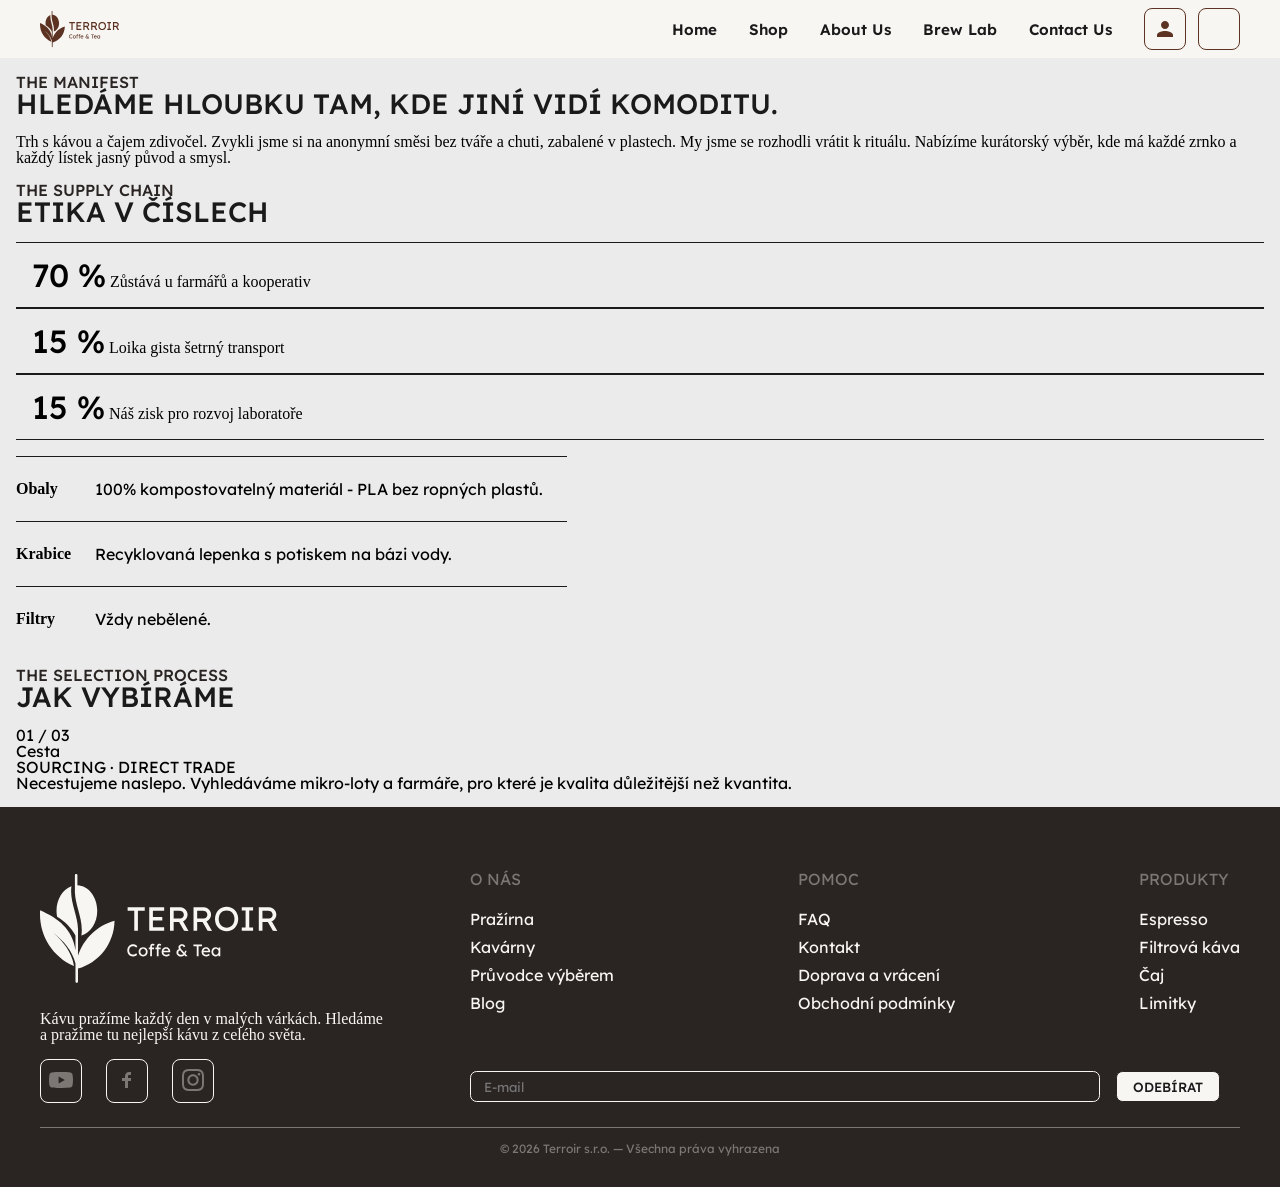
==== commit c60f60bd: "Častečně about us" ====
--- a/pages/about_us.html
+++ b/pages/about_us.html
@@ -4,16 +4,16 @@
 <head>
     <meta charset="UTF-8">
     <meta name="viewport" content="width=device-width, initial-scale=1.0">
-    <title>Terroir - Home</title>
-    <link rel="stylesheet" href="./styles/style.css">
-    <link rel="icon" type="image/svg+xml" href="/media/icons/icon__logo--no-text.svg">
+    <title>Terroir - About us</title>
+    <link rel="stylesheet" href="../styles/style.css">
+    <link rel="icon" type="image/svg+xml" href="../media/icons/icon__logo--no-text.svg">
 </head>
 
 <body>
     <header class="navbar">
         <div class="navbar__content">
 
-            <a href="./index.html" class="logo" aria-label="Terroir Home">
+            <a href="../index.html" class="logo" aria-label="Terroir Home">
                 <svg viewBox="0 0 80 38" fill="none" xmlns="http://www.w3.org/2000/svg">
                     <path fill-rule="evenodd" clip-rule="evenodd"
                         d="M10.4747 5.05859C10.0949 7.93807 10.8034 10.5996 11.4933 13.1387C12.0578 15.2161 12.6045 17.2122 12.6622 19.2783C12.6627 19.2864 12.6652 19.2945 12.6652 19.3027V28.2842C14.4878 22.6081 19.0771 18.1745 24.8458 16.5791C24.7225 24.227 19.5982 30.6307 12.6652 32.5381V36.8564C12.6651 37.0879 12.4777 37.2763 12.2462 37.2764C12.0152 37.2759 11.8274 37.0876 11.8273 36.8564V30.8037C10.7569 26.6408 7.86964 23.2818 4.60462 20.7598C4.4175 20.6159 4.22492 20.4726 4.02845 20.3291C4.21772 20.482 4.40272 20.6352 4.58216 20.7881C7.82716 23.5503 10.564 27.2038 11.2677 31.3613C11.2838 31.4697 11.2981 31.584 11.3097 31.6943C3.99928 28.4357 -0.496912 21.1515 0.0450544 13.0752C5.99153 15.7415 10.7499 19.2096 11.8273 26.3877V21.4883C10.3382 18.8958 8.25472 16.7356 5.70228 15.2715C5.57332 14.6183 5.50404 13.9353 5.50404 13.2324C5.50421 9.33445 7.60852 6.05161 10.4747 5.05859ZM12.0509 0.998047C12.2824 0.99807 12.4699 1.18546 12.4699 1.41699V4.75586C16.1363 4.87389 19.08 8.62214 19.0802 13.2324C19.0802 17.2718 16.8197 20.6492 13.7941 21.5039C14.2532 18.3764 13.4425 15.5147 12.7072 12.8086C12.1981 10.9352 11.7243 9.13256 11.6388 7.29004C11.6354 7.26865 11.632 7.24692 11.632 7.22461V7.02539C11.6258 6.78662 11.6238 6.54716 11.632 6.30664V1.41699C11.632 1.18572 11.8197 0.998496 12.0509 0.998047Z"
@@ -29,11 +29,11 @@
             </a>
             <nav class="nav-links" aria-label="Hlavní navigace">
                 <menu>
-                    <li><a href="#" aria-current="page">Home</a></li>
-                    <li><a href="#">Shop</a></li>
-                    <li><a href="#">About Us</a></li>
-                    <li><a href="#">Brew Lab</a></li>
-                    <li><a href="#">Contact Us</a></li>
+                    <li><a href="../index.html">Home</a></li>
+                    <li><a href="./shop.html">Shop</a></li>
+                    <li><a href="./about_us.html" aria-current="page">About Us</a></li>
+                    <li><a href="./brew_lab.html">Brew Lab</a></li>
+                    <li><a href="./contact_us.html">Contact Us</a></li>
                 </menu>
             </nav>
             <div class="nav-actions" role="group" aria-label="Akce v záhlaví">
@@ -47,27 +47,81 @@
                 </a>
                 <a class="icon-btn" href="#" aria-label="Košík">
                     <svg class="icon" width="24" height="24">
-                        <use href="./media/icons/icon__cart.svg"></use>
+                        <use href="../media/icons/icon__cart.svg"></use>
                     </svg>
                 </a>
                 <a class="hamburger" href="#">
                     <svg class="icon" width="24" height="24" aria-label="Otevřít menu">
-                        <use href="./media/icons/icon__hamburger--closed.svg"></use>
+                        <use href="../media/icons/icon__hamburger--closed.svg"></use>
                     </svg>
                 </a>
             </div>
 
             <nav class="mobile-dropdown" id="mobile-menu">
                 <menu>
-                    <li><a href="#" aria-current="page">Home</a></li>
-                    <li><a href="#">Shop</a></li>
-                    <li><a href="#">About Us</a></li>
-                    <li><a href="#">Brew Lab</a></li>
-                    <li><a href="#">Contact Us</a></li>
+                    <li><a href="../index.html">Home</a></li>
+                    <li><a href="./shop.html">Shop</a></li>
+                    <li><a href="./about_us.html" aria-current="page">About Us</a></li>
+                    <li><a href="./brew_lab.html">Brew Lab</a></li>
+                    <li><a href="./contact_us.html">Contact Us</a></li>
                 </menu>
             </nav>
         </div>
     </header>
+
+    <div class="about__body">
+        <header class="about__header">
+            <span class="subtitle--top">The manifest</span>
+            <h1 class="section--title">Hledáme hloubku tam, kde jiní vidí komoditu.</h1>
+            <p class="about__text">Trh s kávou a čajem zdivočel. Zvykli jsme si na anonymní směsi bez tváře a chuti,
+                zabalené v plastech. My jsme se rozhodli vrátit k rituálu. Nabízíme kurátorský výběr, kde má každé zrnko
+                a
+                každý lístek jasný původ a smysl.</p>
+        </header>
+        <section class="numbers">
+            <span class="subtitle--top">THE SUPPLY CHAIN</span>
+            <h2 class="section--title">ETIKA V ČÍSLECH</h2>
+            <div class="numbers__list">
+                <p class="numbers__item"><span class="number">70&nbsp;%</span> Zůstává u farmářů a kooperativ</p>
+            </div>
+            <div class="numbers__list">
+                <p class="numbers__item"><span class="number">15&nbsp;%</span> Loika gista šetrný transport</p>
+            </div>
+            <div class="numbers__list">
+                <p class="numbers__item"><span class="number">15&nbsp;%</span> Náš zisk pro rozvoj laboratoře</p>
+            </div>
+        </section>
+        <section class="eco-friendly">
+            <table class="eco__table">
+                <tr>
+                    <th>Obaly</th>
+                    <td>100% kompostovatelný materiál - PLA bez ropných plastů.</td>
+                </tr>
+                <tr>
+                    <th>Krabice</th>
+                    <td>Recyklovaná lepenka s potiskem na bázi vody.
+                    </td>
+                </tr>
+                <tr>
+                    <th>Filtry</th>
+                    <td>Vždy nebělené.</td>
+                </tr>
+            </table>
+        </section>
+        <section class="selection">
+            <span class="subtitle--top">THE SELECTION PROCESS</span>
+            <h2 class="section--title">JAK VYBÍRÁME</h2>
+            <div class="selection__list">
+                <span class="selection__numbering">01&nbsp;/&nbsp;03</span>
+                <h3 class="selection__title">Cesta</h3>
+                <span class="selection__subtitle">SOURCING · DIRECT TRADE</span>
+                <p class="selection__text">Necestujeme naslepo. Vyhledáváme mikro-loty a farmáře, pro které je kvalita
+                    důležitější než kvantita.</p>
+            </div>
+        </section>
+    </div>
+
+
 
     <footer class="footer">
         <div class="footer__content">
@@ -134,10 +188,10 @@
                 </div>
 
                 <div class="footer__newsletter">
-                    <form class="footer__form" action="#" method="POST">
-                        <input type="email" class="footer__input" placeholder="E-mail" required
+                    <form class="form" action="#" method="POST">
+                        <input type="email" class="input__text footer__input" placeholder="E-mail" required
                             aria-label="Vaše e-mailová adresa">
-                        <button type="submit" class="footer__btn">Odebírat</button>
+                        <button type="submit" class="btn footer__btn">Odebírat</button>
                     </form>
                 </div>
 
@@ -236,7 +290,7 @@
         </div>
     </footer>
 
-    <script src="./scripts/script.js"></script>
+    <script src="../scripts/contact_us.js"></script>
 </body>
 
 </html>
--- a/styles/style.css
+++ b/styles/style.css
@@ -0,0 +1,8 @@
+@layer reset, init, fonts, layout, design;
+
+@import url('https://fonts.googleapis.com/css2?family=Lexend:wght@100..900&display=swap');
+
+@import './reset.css' layer(reset);
+@import './init.css' layer(init);
+@import './layout.css' layer(layout);
+@import './design.css' layer(design);
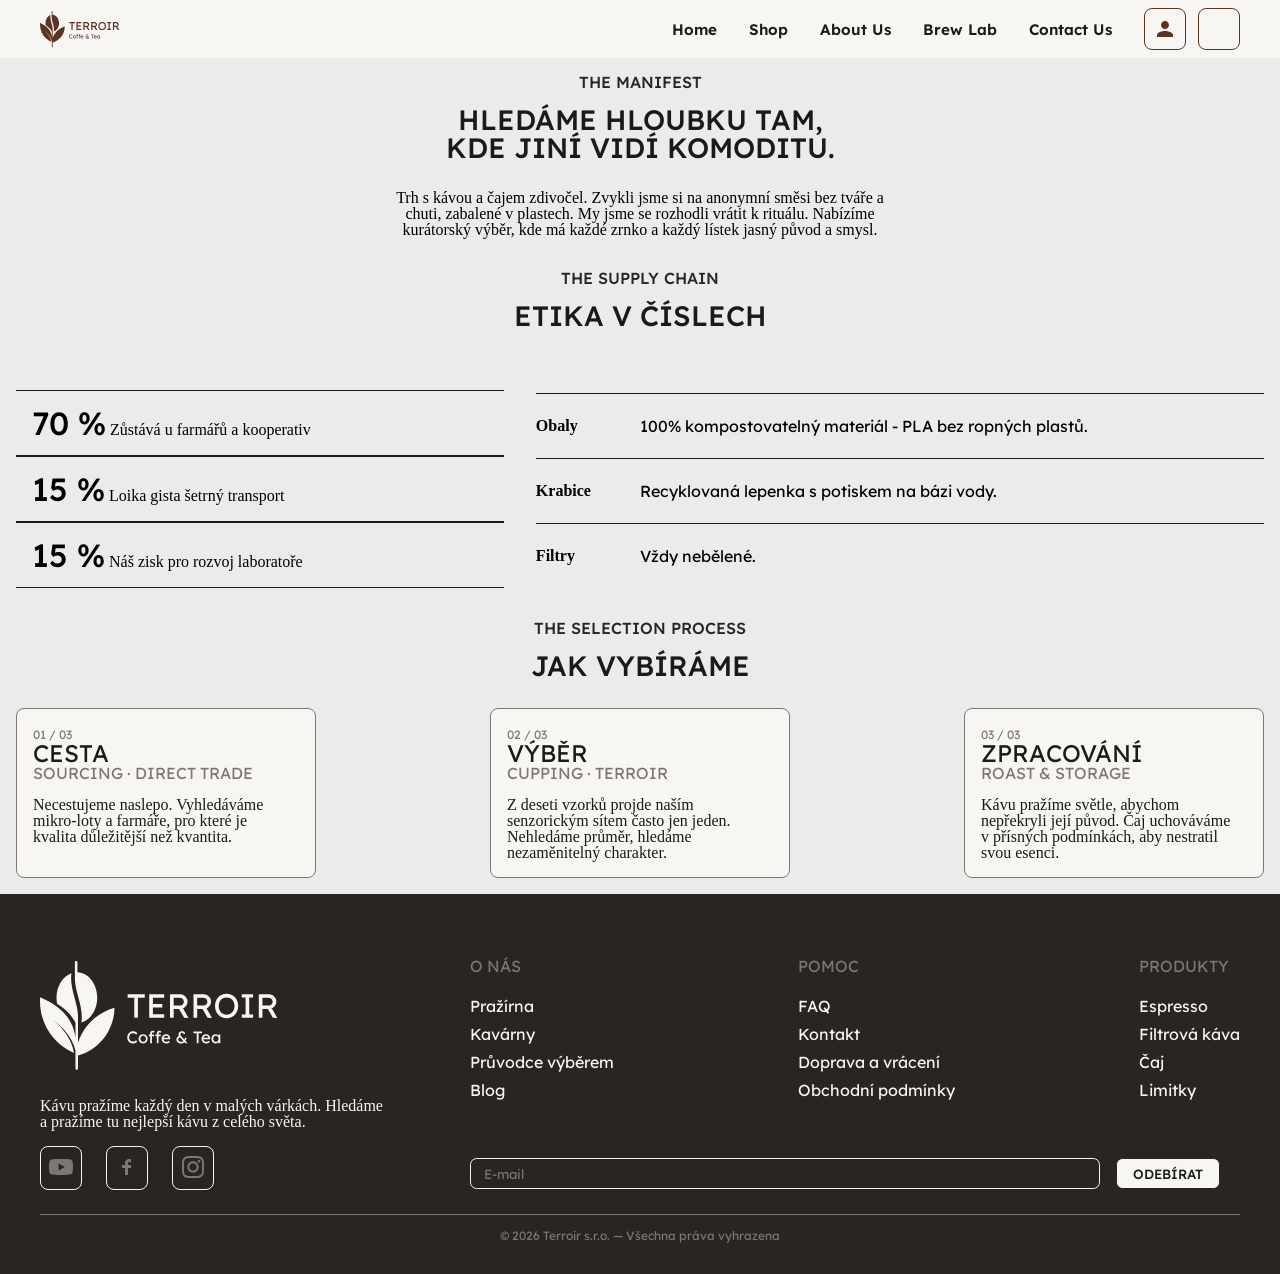
==== commit 23539f41: "About us page" ====
--- a/pages/about_us.html
+++ b/pages/about_us.html
@@ -6,6 +6,7 @@
     <meta name="viewport" content="width=device-width, initial-scale=1.0">
     <title>Terroir - About us</title>
     <link rel="stylesheet" href="../styles/style.css">
+    <link rel="stylesheet" href="https://cdn.jsdelivr.net/npm/swiper@11/swiper-bundle.min.css" />
     <link rel="icon" type="image/svg+xml" href="../media/icons/icon__logo--no-text.svg">
 </head>
 
@@ -78,9 +79,12 @@
                 a
                 každý lístek jasný původ a smysl.</p>
         </header>
-        <section class="numbers">
+        <div class="etika__title">
             <span class="subtitle--top">THE SUPPLY CHAIN</span>
             <h2 class="section--title">ETIKA V ČÍSLECH</h2>
+        </div>
+        <section class="numbers">
+            
             <div class="numbers__list">
                 <p class="numbers__item"><span class="number">70&nbsp;%</span> Zůstává u farmářů a kooperativ</p>
             </div>
@@ -109,20 +113,43 @@
             </table>
         </section>
         <section class="selection">
-            <span class="subtitle--top">THE SELECTION PROCESS</span>
-            <h2 class="section--title">JAK VYBÍRÁME</h2>
-            <div class="selection__list">
-                <span class="selection__numbering">01&nbsp;/&nbsp;03</span>
-                <h3 class="selection__title">Cesta</h3>
-                <span class="selection__subtitle">SOURCING · DIRECT TRADE</span>
-                <p class="selection__text">Necestujeme naslepo. Vyhledáváme mikro-loty a farmáře, pro které je kvalita
-                    důležitější než kvantita.</p>
-            </div>
+            <header class="selection__header">
+                <span class="subtitle--top">THE SELECTION PROCESS</span>
+                <h2 class="section--title">JAK VYBÍRÁME</h2>
+            </header>
+
+                <div class="selection__list">
+                    <div class="selection__item">
+                        <header>
+                            <span class="selection__numbering">01&nbsp;/&nbsp;03</span>
+                            <h3 class="selection__title">Cesta</h3>
+                            <span class="selection__subtitle">SOURCING · DIRECT TRADE</span>
+                        </header>
+                        <p class="selection__text">Necestujeme naslepo. Vyhledáváme mikro-loty a farmáře, pro které je kvalita
+                            důležitější než kvantita.</p>
+                        </div>                
+                <div class="selection__item">
+                    <header>
+                        <span class="selection__numbering">02&nbsp;/&nbsp;03</span>
+                        <h3 class="selection__title">Výběr</h3>
+                        <span class="selection__subtitle">CUPPING · TERROIR</span>
+                    </header>
+                    <p class="selection__text">Z deseti vzorků projde naším senzorickým sítem často jen jeden. Nehledáme průměr, hledáme nezaměnitelný charakter.</p>
+                </div>
+                <div class="selection__item">
+                    <header>
+                        <span class="selection__numbering">03&nbsp;/&nbsp;03</span>
+                        <h3 class="selection__title">Zpracování</h3>
+                        <span class="selection__subtitle">ROAST & STORAGE</span>
+                    </header>
+                    <p class="selection__text">Kávu pražíme světle, abychom nepřekryli její původ. Čaj uchováváme v přísných podmínkách, aby nestratil svou esenci.</p>
+                </div>
+        </div>
         </section>
     </div>
-
-
-
+    
+    
+    
     <footer class="footer">
         <div class="footer__content">
             <div class="footer__layout">
@@ -290,7 +317,9 @@
         </div>
     </footer>
 
-    <script src="../scripts/contact_us.js"></script>
+
+    
+    <script src="../scripts/about_us.js"></script>
 </body>
 
 </html>
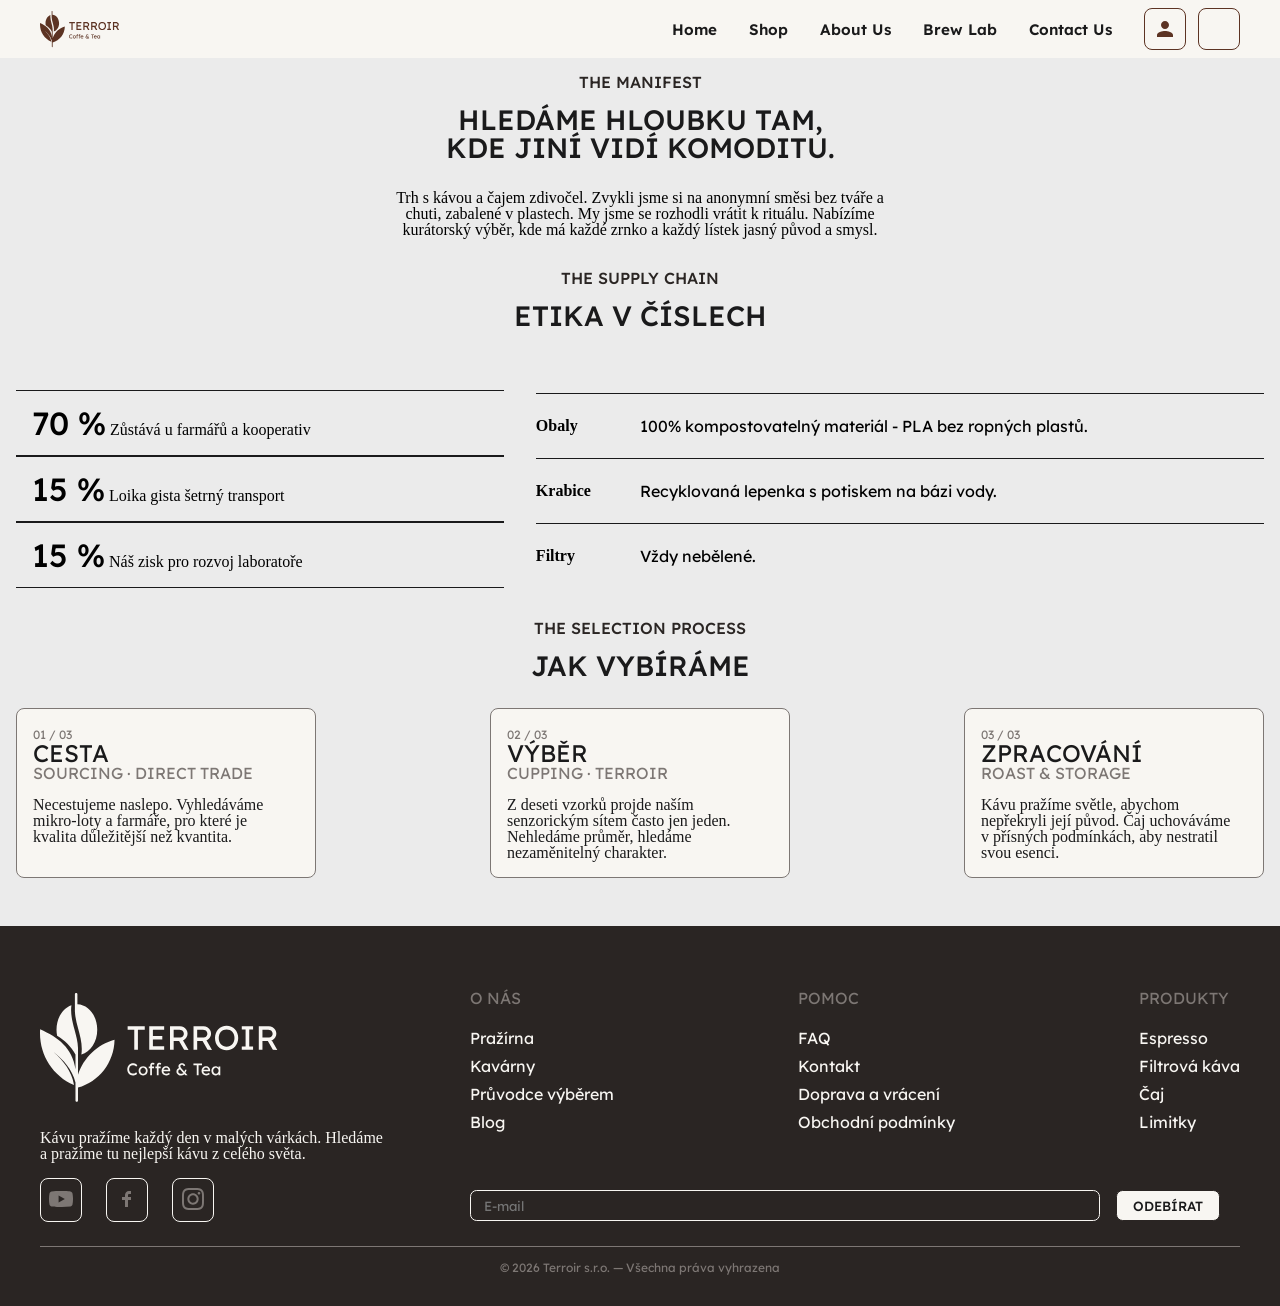
==== commit 7da964c2: "Opravene odkazy" ====
--- a/pages/about_us.html
+++ b/pages/about_us.html
@@ -7,7 +7,12 @@
     <title>Terroir - About us</title>
     <link rel="stylesheet" href="../styles/style.css">
     <link rel="stylesheet" href="https://cdn.jsdelivr.net/npm/swiper@11/swiper-bundle.min.css" />
-    <link rel="icon" type="image/svg+xml" href="../media/icons/icon__logo--no-text.svg">
+    <link rel="icon" type="image/png" href="/media/favicon/favicon-96x96.png" sizes="96x96" />
+    <link rel="icon" type="image/svg+xml" href="/media/favicon/favicon.svg" />
+    <link rel="shortcut icon" href="/media/favicon/favicon.ico" />
+    <link rel="apple-touch-icon" sizes="180x180" href="/media/favicon/apple-touch-icon.png" />
+    <meta name="apple-mobile-web-app-title" content="Terroir" />
+    <link rel="manifest" href="/media/favicon/site.webmanifest" />
 </head>
 
 <body>
@@ -84,7 +89,7 @@
             <h2 class="section--title">ETIKA V ČÍSLECH</h2>
         </div>
         <section class="numbers">
-            
+
             <div class="numbers__list">
                 <p class="numbers__item"><span class="number">70&nbsp;%</span> Zůstává u farmářů a kooperativ</p>
             </div>
@@ -118,23 +123,25 @@
                 <h2 class="section--title">JAK VYBÍRÁME</h2>
             </header>
 
-                <div class="selection__list">
-                    <div class="selection__item">
-                        <header>
-                            <span class="selection__numbering">01&nbsp;/&nbsp;03</span>
-                            <h3 class="selection__title">Cesta</h3>
-                            <span class="selection__subtitle">SOURCING · DIRECT TRADE</span>
-                        </header>
-                        <p class="selection__text">Necestujeme naslepo. Vyhledáváme mikro-loty a farmáře, pro které je kvalita
-                            důležitější než kvantita.</p>
-                        </div>                
+            <div class="selection__list">
+                <div class="selection__item">
+                    <header>
+                        <span class="selection__numbering">01&nbsp;/&nbsp;03</span>
+                        <h3 class="selection__title">Cesta</h3>
+                        <span class="selection__subtitle">SOURCING · DIRECT TRADE</span>
+                    </header>
+                    <p class="selection__text">Necestujeme naslepo. Vyhledáváme mikro-loty a farmáře, pro které je
+                        kvalita
+                        důležitější než kvantita.</p>
+                </div>
                 <div class="selection__item">
                     <header>
                         <span class="selection__numbering">02&nbsp;/&nbsp;03</span>
                         <h3 class="selection__title">Výběr</h3>
                         <span class="selection__subtitle">CUPPING · TERROIR</span>
                     </header>
-                    <p class="selection__text">Z deseti vzorků projde naším senzorickým sítem často jen jeden. Nehledáme průměr, hledáme nezaměnitelný charakter.</p>
+                    <p class="selection__text">Z deseti vzorků projde naším senzorickým sítem často jen jeden. Nehledáme
+                        průměr, hledáme nezaměnitelný charakter.</p>
                 </div>
                 <div class="selection__item">
                     <header>
@@ -142,19 +149,19 @@
                         <h3 class="selection__title">Zpracování</h3>
                         <span class="selection__subtitle">ROAST & STORAGE</span>
                     </header>
-                    <p class="selection__text">Kávu pražíme světle, abychom nepřekryli její původ. Čaj uchováváme v přísných podmínkách, aby nestratil svou esenci.</p>
-                </div>
-        </div>
+                    <p class="selection__text">Kávu pražíme světle, abychom nepřekryli její původ. Čaj uchováváme v
+                        přísných podmínkách, aby nestratil svou esenci.</p>
+                </div>
+            </div>
         </section>
     </div>
-    
-    
-    
+
+
     <footer class="footer">
         <div class="footer__content">
             <div class="footer__layout">
                 <div class="footer__brand">
-                    <a href="#" class="footer__logo " aria-label="Terroir Home">
+                    <a href="../index.html" class="footer__logo " aria-label="Terroir Home">
                         <svg viewBox="0 0 80 38" fill="none" xmlns="http://www.w3.org/2000/svg">
                             <path fill-rule="evenodd" clip-rule="evenodd"
                                 d="M10.4747 5.05859C10.0949 7.93807 10.8034 10.5996 11.4933 13.1387C12.0578 15.2161 12.6045 17.2122 12.6622 19.2783C12.6627 19.2864 12.6652 19.2945 12.6652 19.3027V28.2842C14.4878 22.6081 19.0771 18.1745 24.8458 16.5791C24.7225 24.227 19.5982 30.6307 12.6652 32.5381V36.8564C12.6651 37.0879 12.4777 37.2763 12.2462 37.2764C12.0152 37.2759 11.8274 37.0876 11.8273 36.8564V30.8037C10.7569 26.6408 7.86964 23.2818 4.60462 20.7598C4.4175 20.6159 4.22492 20.4726 4.02845 20.3291C4.21772 20.482 4.40272 20.6352 4.58216 20.7881C7.82716 23.5503 10.564 27.2038 11.2677 31.3613C11.2838 31.4697 11.2981 31.584 11.3097 31.6943C3.99928 28.4357 -0.496912 21.1515 0.0450544 13.0752C5.99153 15.7415 10.7499 19.2096 11.8273 26.3877V21.4883C10.3382 18.8958 8.25472 16.7356 5.70228 15.2715C5.57332 14.6183 5.50404 13.9353 5.50404 13.2324C5.50421 9.33445 7.60852 6.05161 10.4747 5.05859ZM12.0509 0.998047C12.2824 0.99807 12.4699 1.18546 12.4699 1.41699V4.75586C16.1363 4.87389 19.08 8.62214 19.0802 13.2324C19.0802 17.2718 16.8197 20.6492 13.7941 21.5039C14.2532 18.3764 13.4425 15.5147 12.7072 12.8086C12.1981 10.9352 11.7243 9.13256 11.6388 7.29004C11.6354 7.26865 11.632 7.24692 11.632 7.22461V7.02539C11.6258 6.78662 11.6238 6.54716 11.632 6.30664V1.41699C11.632 1.18572 11.8197 0.998496 12.0509 0.998047Z"
@@ -236,10 +243,10 @@
 
                         </summary>
                         <ul class="footer-nav__list">
-                            <li><a href="#">FAQ</a></li>
-                            <li><a href="#">Kontakt</a></li>
-                            <li><a href="#">Doprava a vrácení</a></li>
-                            <li><a href="#">Obchodní podmínky</a></li>
+                            <li><a href="./contact_us.html">FAQ</a></li>
+                            <li><a href="./contact_us.html">Kontakt</a></li>
+                            <li><a href="./contact_us.html">Doprava a vrácení</a></li>
+                            <li><a href="./contact_us.html">Obchodní podmínky</a></li>
                         </ul>
                     </details>
 
@@ -255,10 +262,10 @@
 
                         </summary>
                         <ul class="footer-nav__list">
-                            <li><a href="#">Pražírna</a></li>
-                            <li><a href="#">Kavárny</a></li>
-                            <li><a href="#">Průvodce výběrem</a></li>
-                            <li><a href="#">Blog</a></li>
+                            <li><a href="./about_us.html">Pražírna</a></li>
+                            <li><a href="./contact_us.html">Kavárny</a></li>
+                            <li><a href="./brew_lab.html">Průvodce výběrem</a></li>
+                            <li><a href="./about_us.html">Blog</a></li>
                         </ul>
                     </details>
 
@@ -274,10 +281,10 @@
 
                         </summary>
                         <ul class="footer-nav__list">
-                            <li><a href="#">Espresso</a></li>
-                            <li><a href="#">Filtrová káva</a></li>
-                            <li><a href="#">Čaj</a></li>
-                            <li><a href="#">Limitky</a></li>
+                            <li><a href="./shop.html">Espresso</a></li>
+                            <li><a href="./shop.html">Filtrová káva</a></li>
+                            <li><a href="./shop.html">Čaj</a></li>
+                            <li><a href="./shop.html">Limitky</a></li>
                         </ul>
                     </details>
 
@@ -286,28 +293,28 @@
                     <div class="footer-nav">
                         <p class="footer-nav__title"> O nás</p>
                         <ul class="footer-nav__list">
-                            <li><a href="#">Pražírna</a></li>
-                            <li><a href="#">Kavárny</a></li>
-                            <li><a href="#">Průvodce výběrem</a></li>
-                            <li><a href="#">Blog</a></li>
+                            <li><a href="./about_us.html">Pražírna</a></li>
+                            <li><a href="./contact_us.html">Kavárny</a></li>
+                            <li><a href="./brew_lab.html">Průvodce výběrem</a></li>
+                            <li><a href="./about_us.html">Blog</a></li>
                         </ul>
                     </div>
                     <div class="footer-nav">
                         <p class="footer-nav__title">Pomoc</p>
                         <ul class="footer-nav__list">
-                            <li><a href="#">FAQ</a></li>
-                            <li><a href="#">Kontakt</a></li>
-                            <li><a href="#">Doprava a vrácení</a></li>
-                            <li><a href="#">Obchodní podmínky</a></li>
+                            <li><a href="./contact_us.html">FAQ</a></li>
+                            <li><a href="./contact_us.html">Kontakt</a></li>
+                            <li><a href="./contact_us.html">Doprava a vrácení</a></li>
+                            <li><a href="./contact_us.html">Obchodní podmínky</a></li>
                         </ul>
                     </div>
                     <div class="footer-nav">
                         <p class="footer-nav__title">Produkty</p>
                         <ul class="footer-nav__list">
-                            <li><a href="#">Espresso</a></li>
-                            <li><a href="#">Filtrová káva</a></li>
-                            <li><a href="#">Čaj</a></li>
-                            <li><a href="#">Limitky</a></li>
+                            <li><a href="./shop.html">Espresso</a></li>
+                            <li><a href="./shop.html">Filtrová káva</a></li>
+                            <li><a href="./shop.html">Čaj</a></li>
+                            <li><a href="./shop.html">Limitky</a></li>
                         </ul>
                     </div>
                 </div>
@@ -317,9 +324,7 @@
         </div>
     </footer>
 
-
-    
-    <script src="../scripts/about_us.js"></script>
+    <script src="./scripts/contact_us.js"></script>
 </body>
 
 </html>
